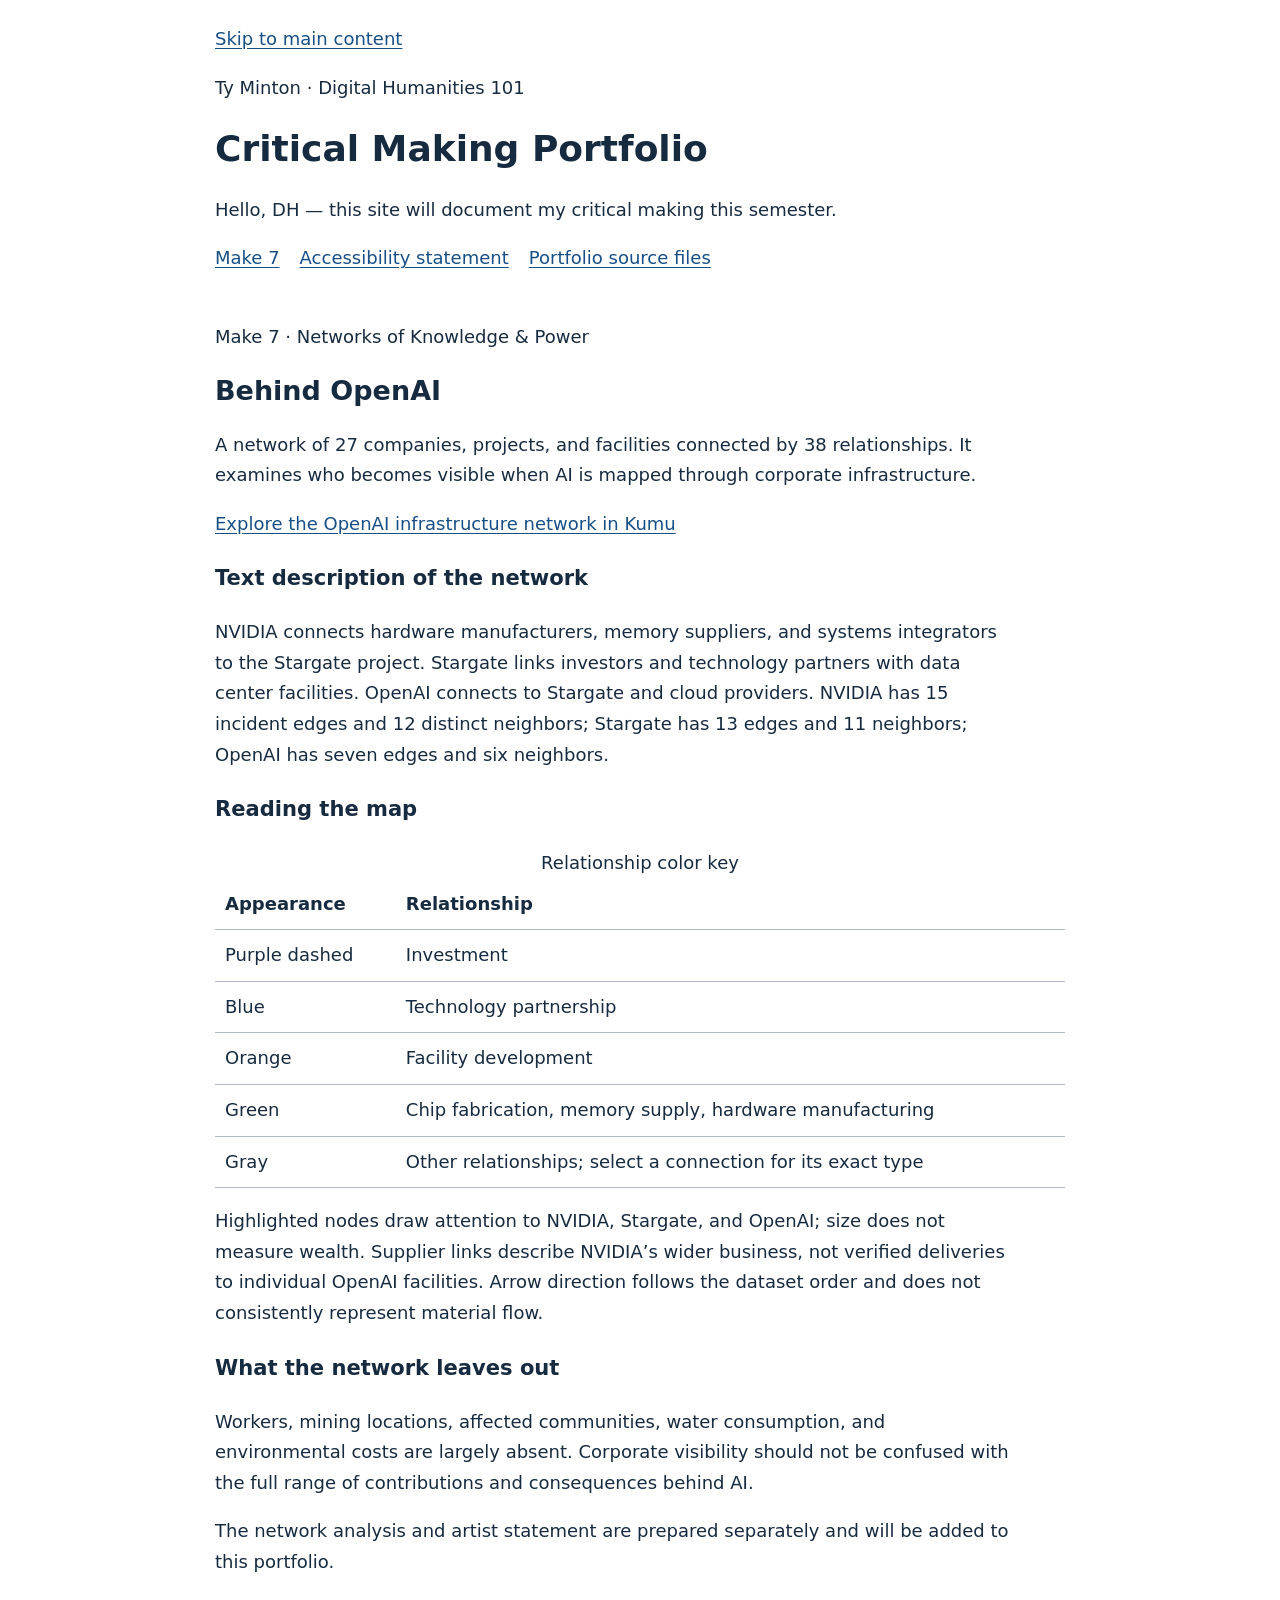
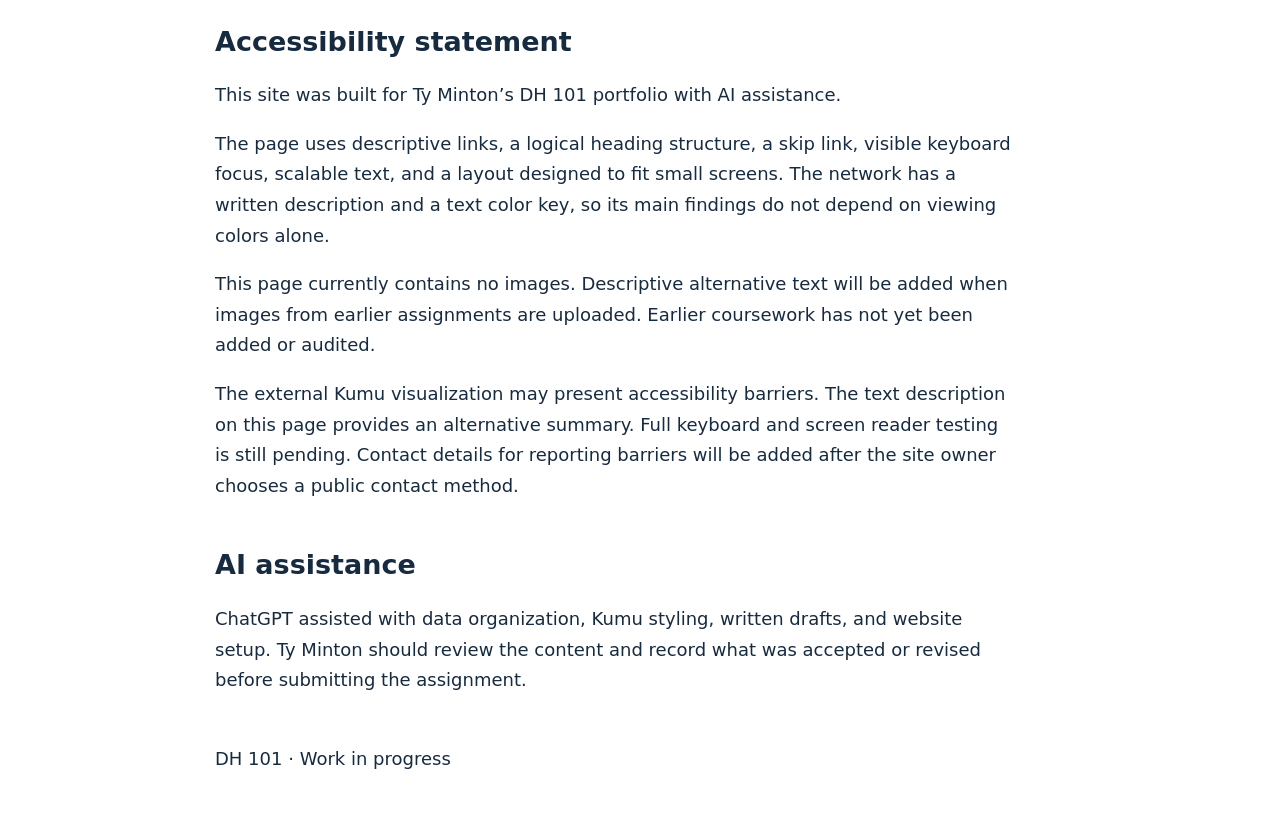
==== index.html @ 03891b90 "Create index.html" ====
<!doctype html>
<html lang="en"><head><meta charset="utf-8"><meta name="viewport" content="width=device-width,initial-scale=1"><title>Ty Minton | DH 101</title><style>body{font:18px/1.7 system-ui,sans-serif;color:#172b40;background:#fff;margin:auto;max-width:850px;padding:24px}a{color:#174f86;text-underline-offset:3px}a:focus-visible{outline:3px solid #9b4300;outline-offset:4px}header,section{margin-bottom:3rem}h1,h2{line-height:1.2}nav{display:flex;gap:20px;flex-wrap:wrap}.skip{display:block}table{border-collapse:collapse;width:100%}td,th{padding:10px;border-bottom:1px solid #aeb9c3;text-align:left}p{max-width:70ch}</style></head><body><a class="skip" href="#main">Skip to main content</a><header><p>Ty Minton · Digital Humanities 101</p><h1>Critical Making Portfolio</h1><p>Hello, DH — this site will document my critical making this semester.</p><nav aria-label="Main navigation"><a href="#make7">Make 7</a><a href="#accessibility">Accessibility statement</a><a href="https://github.com/mintont1-gif/DH101">Portfolio source files</a></nav></header><main id="main"><section id="make7"><p>Make 7 · Networks of Knowledge &amp; Power</p><h2>Behind OpenAI</h2><p>A network of 27 companies, projects, and facilities connected by 38 relationships. It examines who becomes visible when AI is mapped through corporate infrastructure.</p><p><a href="https://kumu.io/tminton678/make-7">Explore the OpenAI infrastructure network in Kumu</a></p><h3>Text description of the network</h3><p>NVIDIA connects hardware manufacturers, memory suppliers, and systems integrators to the Stargate project. Stargate links investors and technology partners with data center facilities. OpenAI connects to Stargate and cloud providers. NVIDIA has 15 incident edges and 12 distinct neighbors; Stargate has 13 edges and 11 neighbors; OpenAI has seven edges and six neighbors.</p><h3>Reading the map</h3><table><caption>Relationship color key</caption><thead><tr><th scope="col">Appearance</th><th scope="col">Relationship</th></tr></thead><tbody><tr><td>Purple dashed</td><td>Investment</td></tr><tr><td>Blue</td><td>Technology partnership</td></tr><tr><td>Orange</td><td>Facility development</td></tr><tr><td>Green</td><td>Chip fabrication, memory supply, hardware manufacturing</td></tr><tr><td>Gray</td><td>Other relationships; select a connection for its exact type</td></tr></tbody></table><p>Highlighted nodes draw attention to NVIDIA, Stargate, and OpenAI; size does not measure wealth. Supplier links describe NVIDIA’s wider business, not verified deliveries to individual OpenAI facilities. Arrow direction follows the dataset order and does not consistently represent material flow.</p><h3>What the network leaves out</h3><p>Workers, mining locations, affected communities, water consumption, and environmental costs are largely absent. Corporate visibility should not be confused with the full range of contributions and consequences behind AI.</p><p>The network analysis and artist statement are prepared separately and will be added to this portfolio.</p></section><section id="accessibility"><h2>Accessibility statement</h2><p>This site was built for Ty Minton’s DH 101 portfolio with AI assistance.</p><p>The page uses descriptive links, a logical heading structure, a skip link, visible keyboard focus, scalable text, and a layout designed to fit small screens. The network has a written description and a text color key, so its main findings do not depend on viewing colors alone.</p><p>This page currently contains no images. Descriptive alternative text will be added when images from earlier assignments are uploaded. Earlier coursework has not yet been added or audited.</p><p>The external Kumu visualization may present accessibility barriers. The text description on this page provides an alternative summary. Full keyboard and screen reader testing is still pending. Contact details for reporting barriers will be added after the site owner chooses a public contact method.</p></section><section><h2>AI assistance</h2><p>ChatGPT assisted with data organization, Kumu styling, written drafts, and website setup. Ty Minton should review the content and record what was accepted or revised before submitting the assignment.</p></section></main><footer><p>DH 101 · Work in progress</p></footer></body></html>
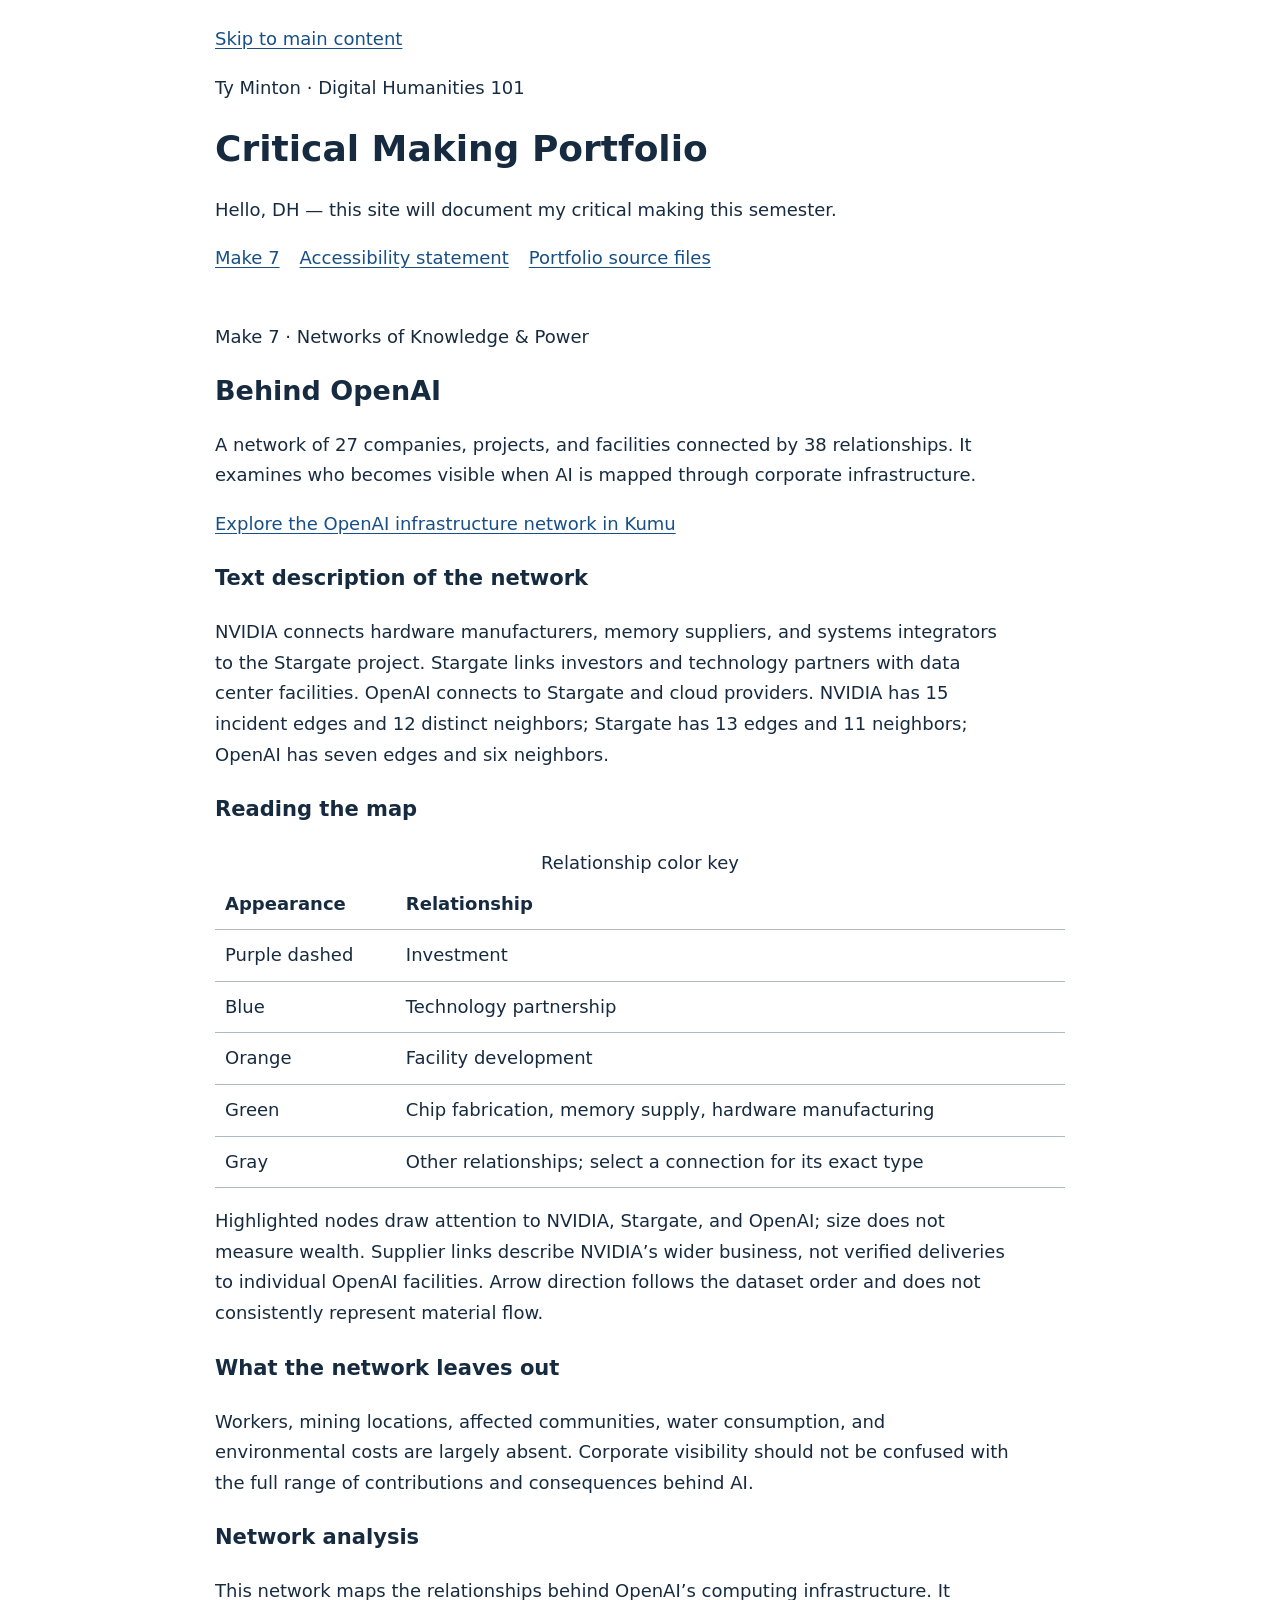
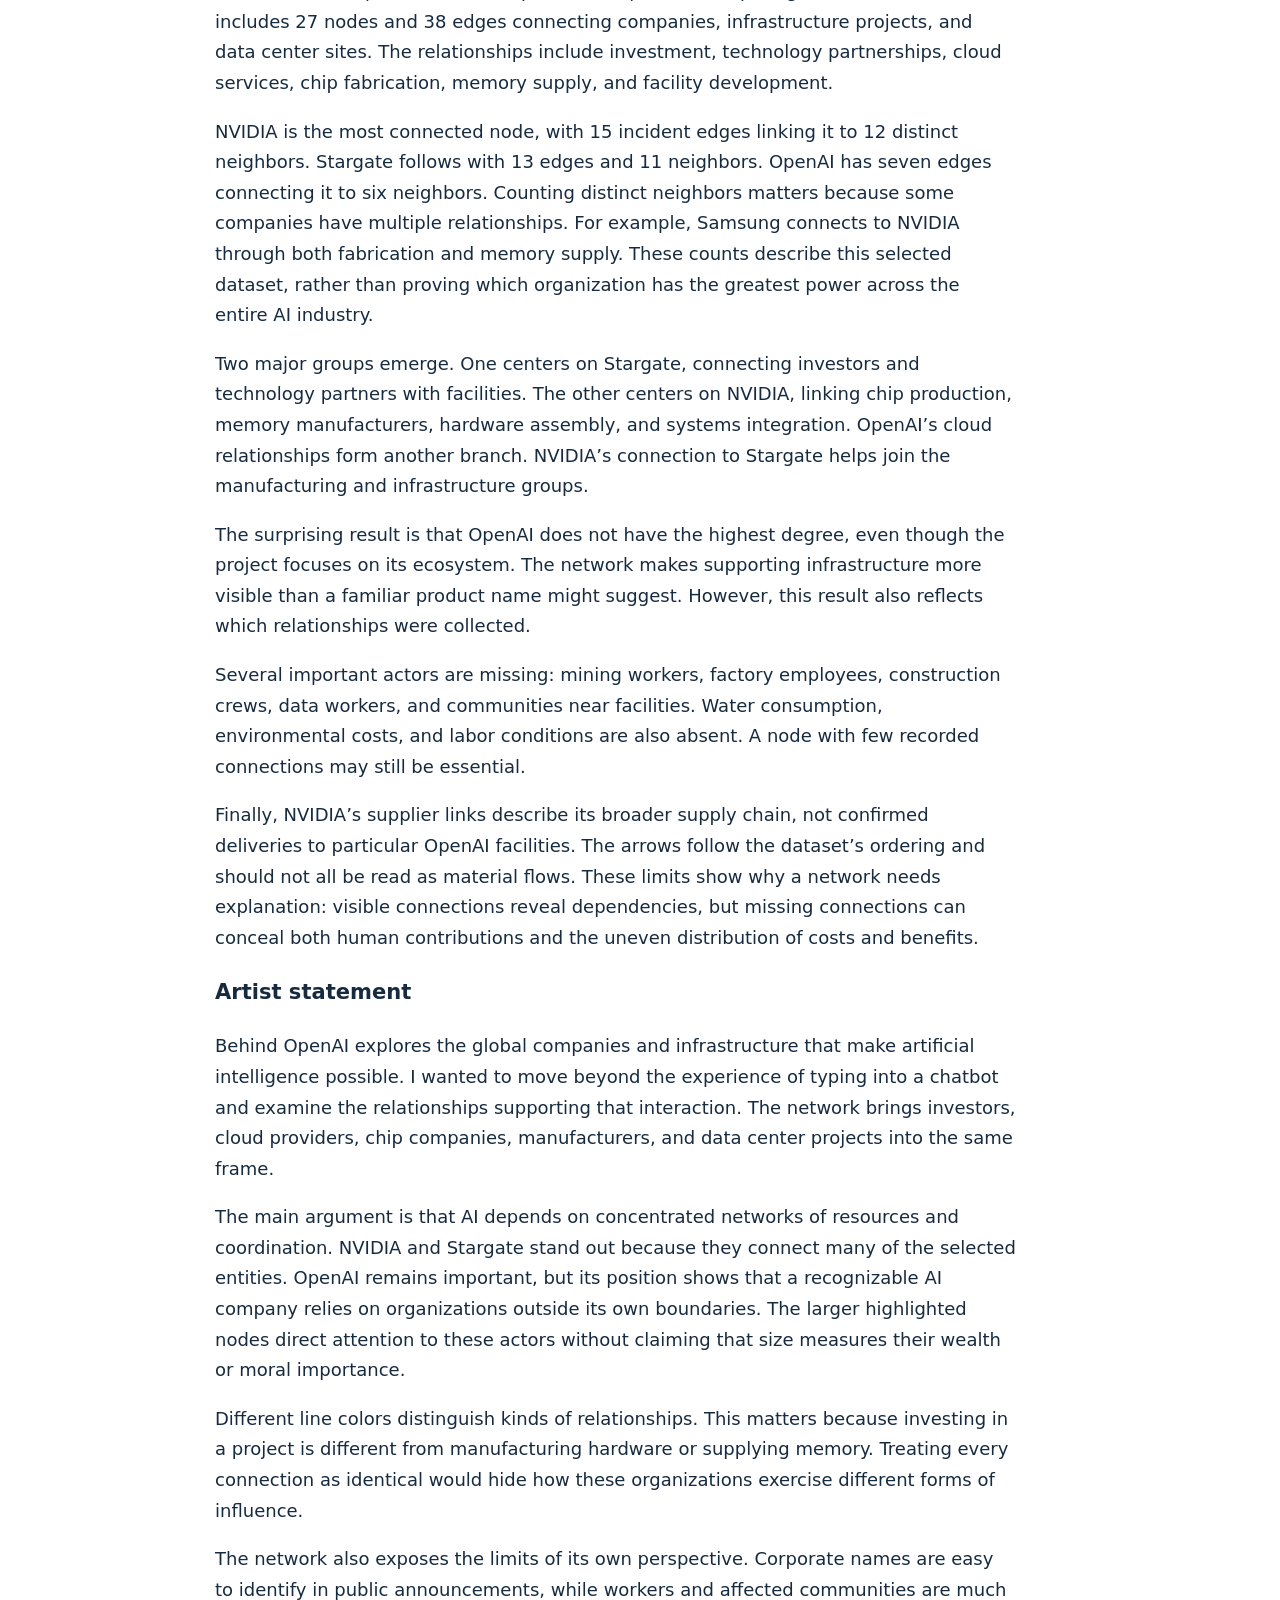
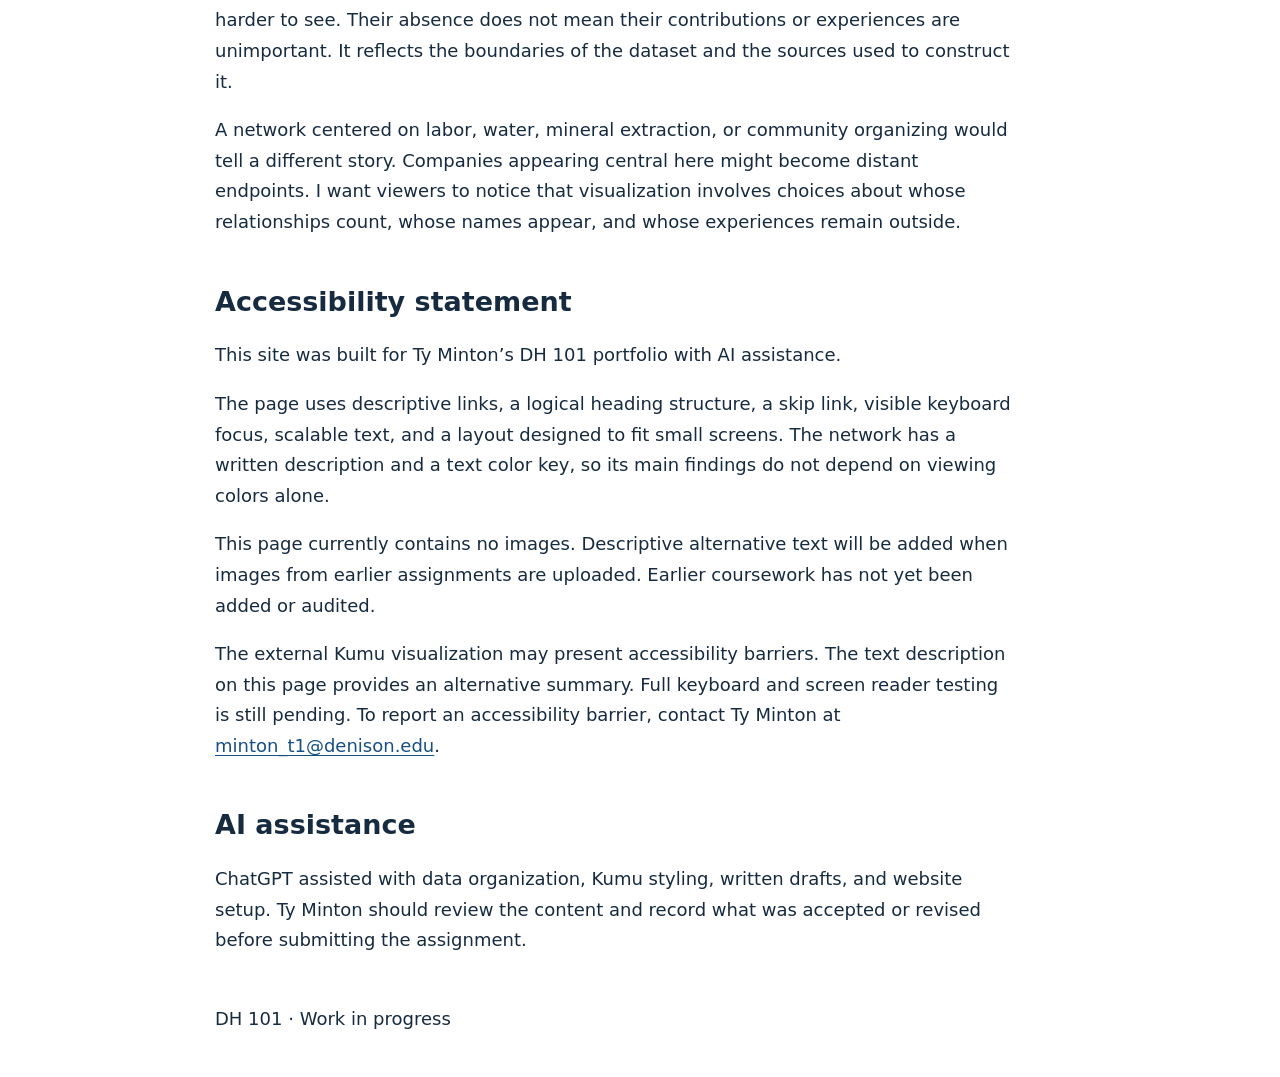
==== commit 41bc9ada: "Update index.html" ====
--- a/index.html
+++ b/index.html
@@ -1,2 +1,11 @@
 <!doctype html>
-<html lang="en"><head><meta charset="utf-8"><meta name="viewport" content="width=device-width,initial-scale=1"><title>Ty Minton | DH 101</title><style>body{font:18px/1.7 system-ui,sans-serif;color:#172b40;background:#fff;margin:auto;max-width:850px;padding:24px}a{color:#174f86;text-underline-offset:3px}a:focus-visible{outline:3px solid #9b4300;outline-offset:4px}header,section{margin-bottom:3rem}h1,h2{line-height:1.2}nav{display:flex;gap:20px;flex-wrap:wrap}.skip{display:block}table{border-collapse:collapse;width:100%}td,th{padding:10px;border-bottom:1px solid #aeb9c3;text-align:left}p{max-width:70ch}</style></head><body><a class="skip" href="#main">Skip to main content</a><header><p>Ty Minton · Digital Humanities 101</p><h1>Critical Making Portfolio</h1><p>Hello, DH — this site will document my critical making this semester.</p><nav aria-label="Main navigation"><a href="#make7">Make 7</a><a href="#accessibility">Accessibility statement</a><a href="https://github.com/mintont1-gif/DH101">Portfolio source files</a></nav></header><main id="main"><section id="make7"><p>Make 7 · Networks of Knowledge &amp; Power</p><h2>Behind OpenAI</h2><p>A network of 27 companies, projects, and facilities connected by 38 relationships. It examines who becomes visible when AI is mapped through corporate infrastructure.</p><p><a href="https://kumu.io/tminton678/make-7">Explore the OpenAI infrastructure network in Kumu</a></p><h3>Text description of the network</h3><p>NVIDIA connects hardware manufacturers, memory suppliers, and systems integrators to the Stargate project. Stargate links investors and technology partners with data center facilities. OpenAI connects to Stargate and cloud providers. NVIDIA has 15 incident edges and 12 distinct neighbors; Stargate has 13 edges and 11 neighbors; OpenAI has seven edges and six neighbors.</p><h3>Reading the map</h3><table><caption>Relationship color key</caption><thead><tr><th scope="col">Appearance</th><th scope="col">Relationship</th></tr></thead><tbody><tr><td>Purple dashed</td><td>Investment</td></tr><tr><td>Blue</td><td>Technology partnership</td></tr><tr><td>Orange</td><td>Facility development</td></tr><tr><td>Green</td><td>Chip fabrication, memory supply, hardware manufacturing</td></tr><tr><td>Gray</td><td>Other relationships; select a connection for its exact type</td></tr></tbody></table><p>Highlighted nodes draw attention to NVIDIA, Stargate, and OpenAI; size does not measure wealth. Supplier links describe NVIDIA’s wider business, not verified deliveries to individual OpenAI facilities. Arrow direction follows the dataset order and does not consistently represent material flow.</p><h3>What the network leaves out</h3><p>Workers, mining locations, affected communities, water consumption, and environmental costs are largely absent. Corporate visibility should not be confused with the full range of contributions and consequences behind AI.</p><p>The network analysis and artist statement are prepared separately and will be added to this portfolio.</p></section><section id="accessibility"><h2>Accessibility statement</h2><p>This site was built for Ty Minton’s DH 101 portfolio with AI assistance.</p><p>The page uses descriptive links, a logical heading structure, a skip link, visible keyboard focus, scalable text, and a layout designed to fit small screens. The network has a written description and a text color key, so its main findings do not depend on viewing colors alone.</p><p>This page currently contains no images. Descriptive alternative text will be added when images from earlier assignments are uploaded. Earlier coursework has not yet been added or audited.</p><p>The external Kumu visualization may present accessibility barriers. The text description on this page provides an alternative summary. Full keyboard and screen reader testing is still pending. Contact details for reporting barriers will be added after the site owner chooses a public contact method.</p></section><section><h2>AI assistance</h2><p>ChatGPT assisted with data organization, Kumu styling, written drafts, and website setup. Ty Minton should review the content and record what was accepted or revised before submitting the assignment.</p></section></main><footer><p>DH 101 · Work in progress</p></footer></body></html>
+<html lang="en"><head><meta charset="utf-8"><meta name="viewport" content="width=device-width,initial-scale=1"><title>Ty Minton | DH 101</title><style>body{font:18px/1.7 system-ui,sans-serif;color:#172b40;background:#fff;margin:auto;max-width:850px;padding:24px}a{color:#174f86;text-underline-offset:3px}a:focus-visible{outline:3px solid #9b4300;outline-offset:4px}header,section{margin-bottom:3rem}h1,h2{line-height:1.2}nav{display:flex;gap:20px;flex-wrap:wrap}.skip{display:block}table{border-collapse:collapse;width:100%}td,th{padding:10px;border-bottom:1px solid #aeb9c3;text-align:left}p{max-width:70ch}</style></head><body><a class="skip" href="#main">Skip to main content</a><header><p>Ty Minton · Digital Humanities 101</p><h1>Critical Making Portfolio</h1><p>Hello, DH — this site will document my critical making this semester.</p><nav aria-label="Main navigation"><a href="#make7">Make 7</a><a href="#accessibility">Accessibility statement</a><a href="https://github.com/mintont1-gif/DH101">Portfolio source files</a></nav></header><main id="main"><section id="make7"><p>Make 7 · Networks of Knowledge &amp; Power</p><h2>Behind OpenAI</h2><p>A network of 27 companies, projects, and facilities connected by 38 relationships. It examines who becomes visible when AI is mapped through corporate infrastructure.</p><p><a href="https://kumu.io/tminton678/make-7">Explore the OpenAI infrastructure network in Kumu</a></p><h3>Text description of the network</h3><p>NVIDIA connects hardware manufacturers, memory suppliers, and systems integrators to the Stargate project. Stargate links investors and technology partners with data center facilities. OpenAI connects to Stargate and cloud providers. NVIDIA has 15 incident edges and 12 distinct neighbors; Stargate has 13 edges and 11 neighbors; OpenAI has seven edges and six neighbors.</p><h3>Reading the map</h3><table><caption>Relationship color key</caption><thead><tr><th scope="col">Appearance</th><th scope="col">Relationship</th></tr></thead><tbody><tr><td>Purple dashed</td><td>Investment</td></tr><tr><td>Blue</td><td>Technology partnership</td></tr><tr><td>Orange</td><td>Facility development</td></tr><tr><td>Green</td><td>Chip fabrication, memory supply, hardware manufacturing</td></tr><tr><td>Gray</td><td>Other relationships; select a connection for its exact type</td></tr></tbody></table><p>Highlighted nodes draw attention to NVIDIA, Stargate, and OpenAI; size does not measure wealth. Supplier links describe NVIDIA’s wider business, not verified deliveries to individual OpenAI facilities. Arrow direction follows the dataset order and does not consistently represent material flow.</p><h3>What the network leaves out</h3><p>Workers, mining locations, affected communities, water consumption, and environmental costs are largely absent. Corporate visibility should not be confused with the full range of contributions and consequences behind AI.</p><h3>Network analysis</h3><p>This network maps the relationships behind OpenAI’s computing infrastructure. It includes 27 nodes and 38 edges connecting companies, infrastructure projects, and data center sites. The relationships include investment, technology partnerships, cloud services, chip fabrication, memory supply, and facility development.</p>
+<p>NVIDIA is the most connected node, with 15 incident edges linking it to 12 distinct neighbors. Stargate follows with 13 edges and 11 neighbors. OpenAI has seven edges connecting it to six neighbors. Counting distinct neighbors matters because some companies have multiple relationships. For example, Samsung connects to NVIDIA through both fabrication and memory supply. These counts describe this selected dataset, rather than proving which organization has the greatest power across the entire AI industry.</p>
+<p>Two major groups emerge. One centers on Stargate, connecting investors and technology partners with facilities. The other centers on NVIDIA, linking chip production, memory manufacturers, hardware assembly, and systems integration. OpenAI’s cloud relationships form another branch. NVIDIA’s connection to Stargate helps join the manufacturing and infrastructure groups.</p>
+<p>The surprising result is that OpenAI does not have the highest degree, even though the project focuses on its ecosystem. The network makes supporting infrastructure more visible than a familiar product name might suggest. However, this result also reflects which relationships were collected.</p>
+<p>Several important actors are missing: mining workers, factory employees, construction crews, data workers, and communities near facilities. Water consumption, environmental costs, and labor conditions are also absent. A node with few recorded connections may still be essential.</p>
+<p>Finally, NVIDIA’s supplier links describe its broader supply chain, not confirmed deliveries to particular OpenAI facilities. The arrows follow the dataset’s ordering and should not all be read as material flows. These limits show why a network needs explanation: visible connections reveal dependencies, but missing connections can conceal both human contributions and the uneven distribution of costs and benefits.</p><h3>Artist statement</h3><p>Behind OpenAI explores the global companies and infrastructure that make artificial intelligence possible. I wanted to move beyond the experience of typing into a chatbot and examine the relationships supporting that interaction. The network brings investors, cloud providers, chip companies, manufacturers, and data center projects into the same frame.</p>
+<p>The main argument is that AI depends on concentrated networks of resources and coordination. NVIDIA and Stargate stand out because they connect many of the selected entities. OpenAI remains important, but its position shows that a recognizable AI company relies on organizations outside its own boundaries. The larger highlighted nodes direct attention to these actors without claiming that size measures their wealth or moral importance.</p>
+<p>Different line colors distinguish kinds of relationships. This matters because investing in a project is different from manufacturing hardware or supplying memory. Treating every connection as identical would hide how these organizations exercise different forms of influence.</p>
+<p>The network also exposes the limits of its own perspective. Corporate names are easy to identify in public announcements, while workers and affected communities are much harder to see. Their absence does not mean their contributions or experiences are unimportant. It reflects the boundaries of the dataset and the sources used to construct it.</p>
+<p>A network centered on labor, water, mineral extraction, or community organizing would tell a different story. Companies appearing central here might become distant endpoints. I want viewers to notice that visualization involves choices about whose relationships count, whose names appear, and whose experiences remain outside.</p></section><section id="accessibility"><h2>Accessibility statement</h2><p>This site was built for Ty Minton’s DH 101 portfolio with AI assistance.</p><p>The page uses descriptive links, a logical heading structure, a skip link, visible keyboard focus, scalable text, and a layout designed to fit small screens. The network has a written description and a text color key, so its main findings do not depend on viewing colors alone.</p><p>This page currently contains no images. Descriptive alternative text will be added when images from earlier assignments are uploaded. Earlier coursework has not yet been added or audited.</p><p>The external Kumu visualization may present accessibility barriers. The text description on this page provides an alternative summary. Full keyboard and screen reader testing is still pending. To report an accessibility barrier, contact Ty Minton at <a href="mailto:minton_t1@denison.edu">minton_t1@denison.edu</a>.</p></section><section><h2>AI assistance</h2><p>ChatGPT assisted with data organization, Kumu styling, written drafts, and website setup. Ty Minton should review the content and record what was accepted or revised before submitting the assignment.</p></section></main><footer><p>DH 101 · Work in progress</p></footer></body></html>
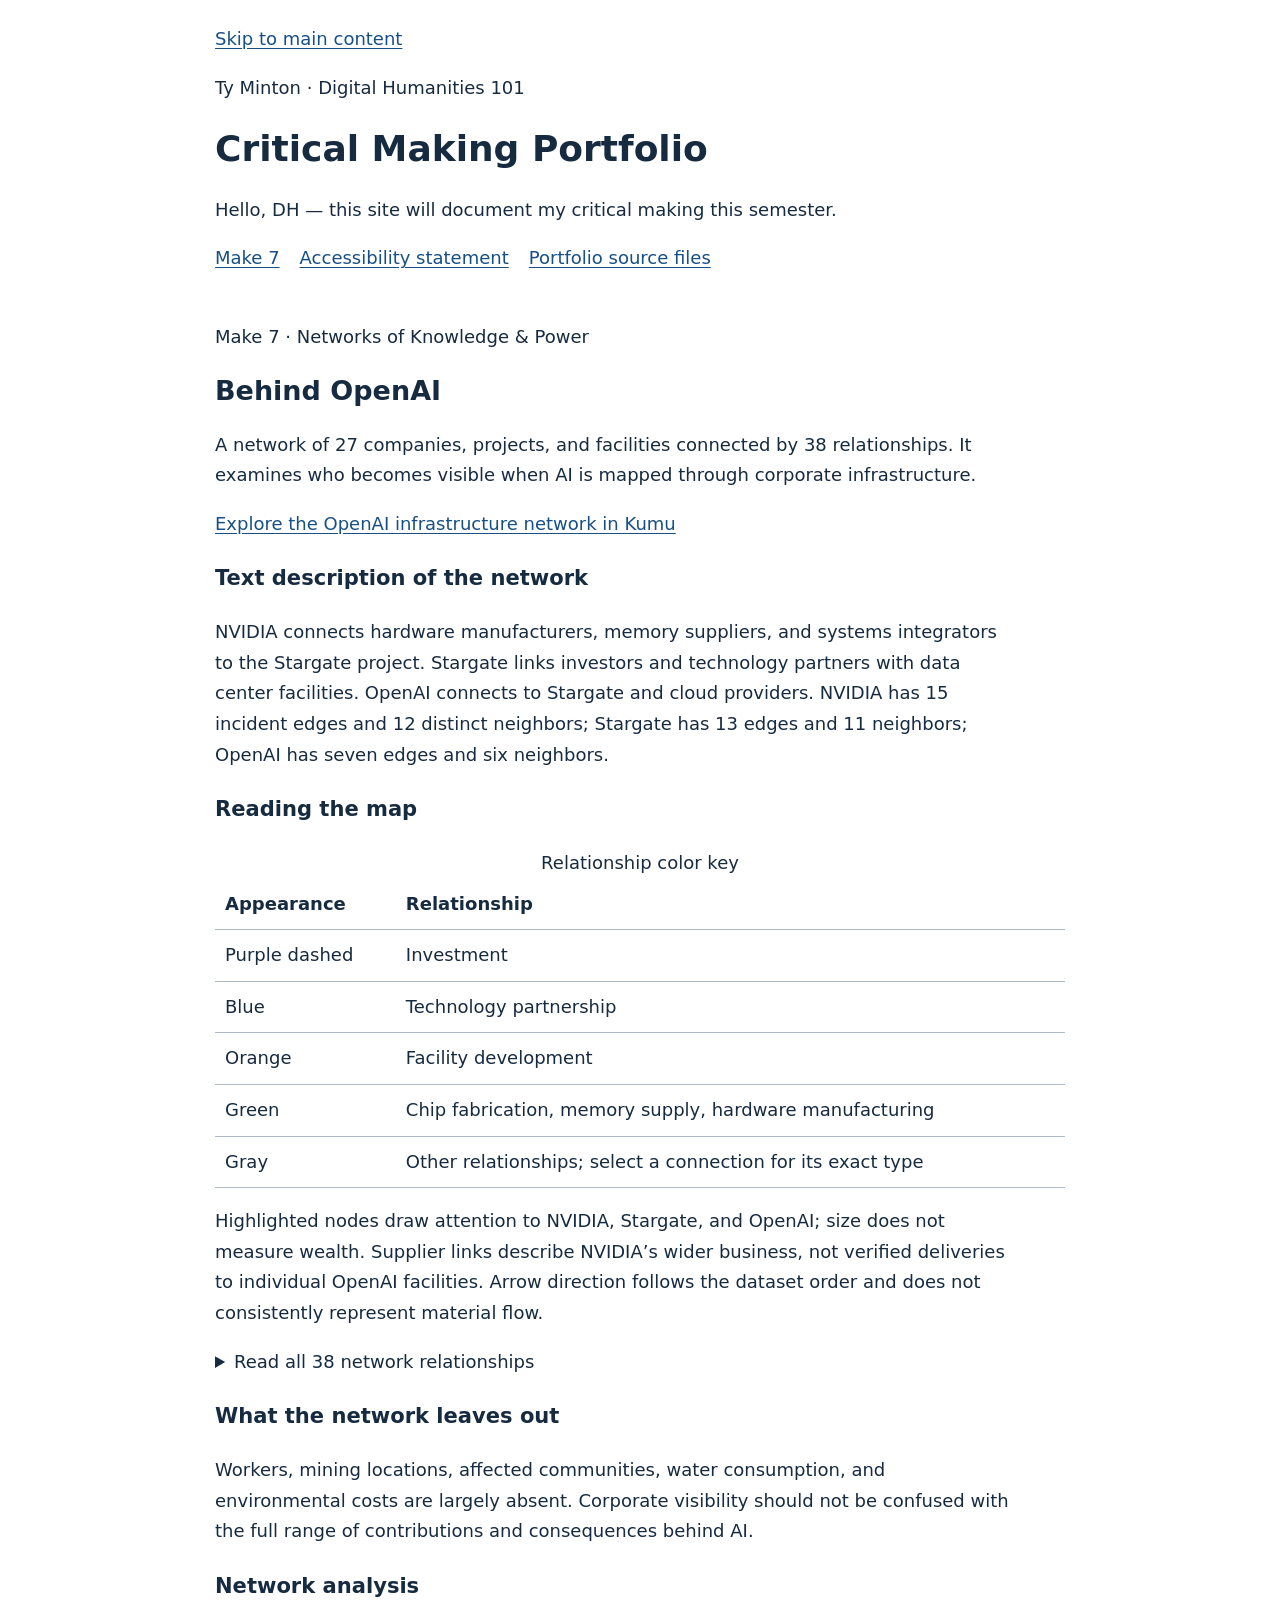
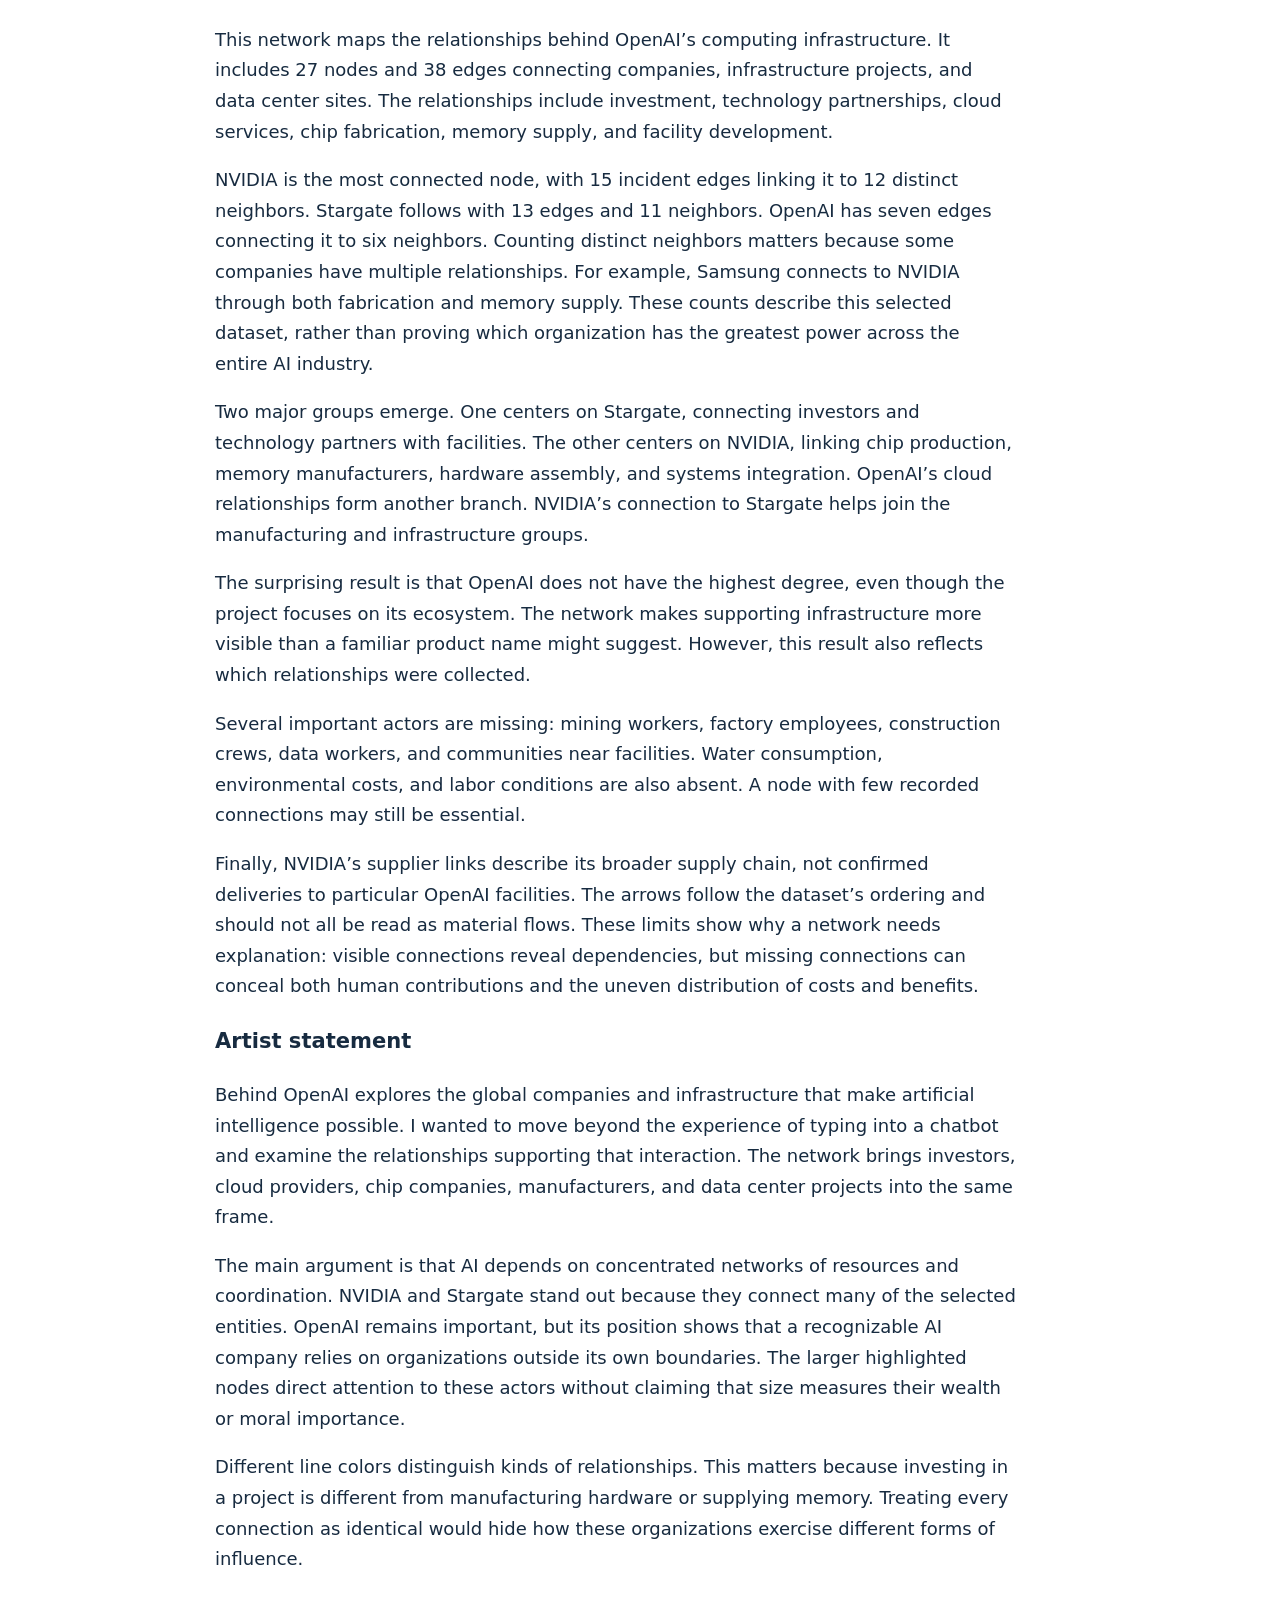
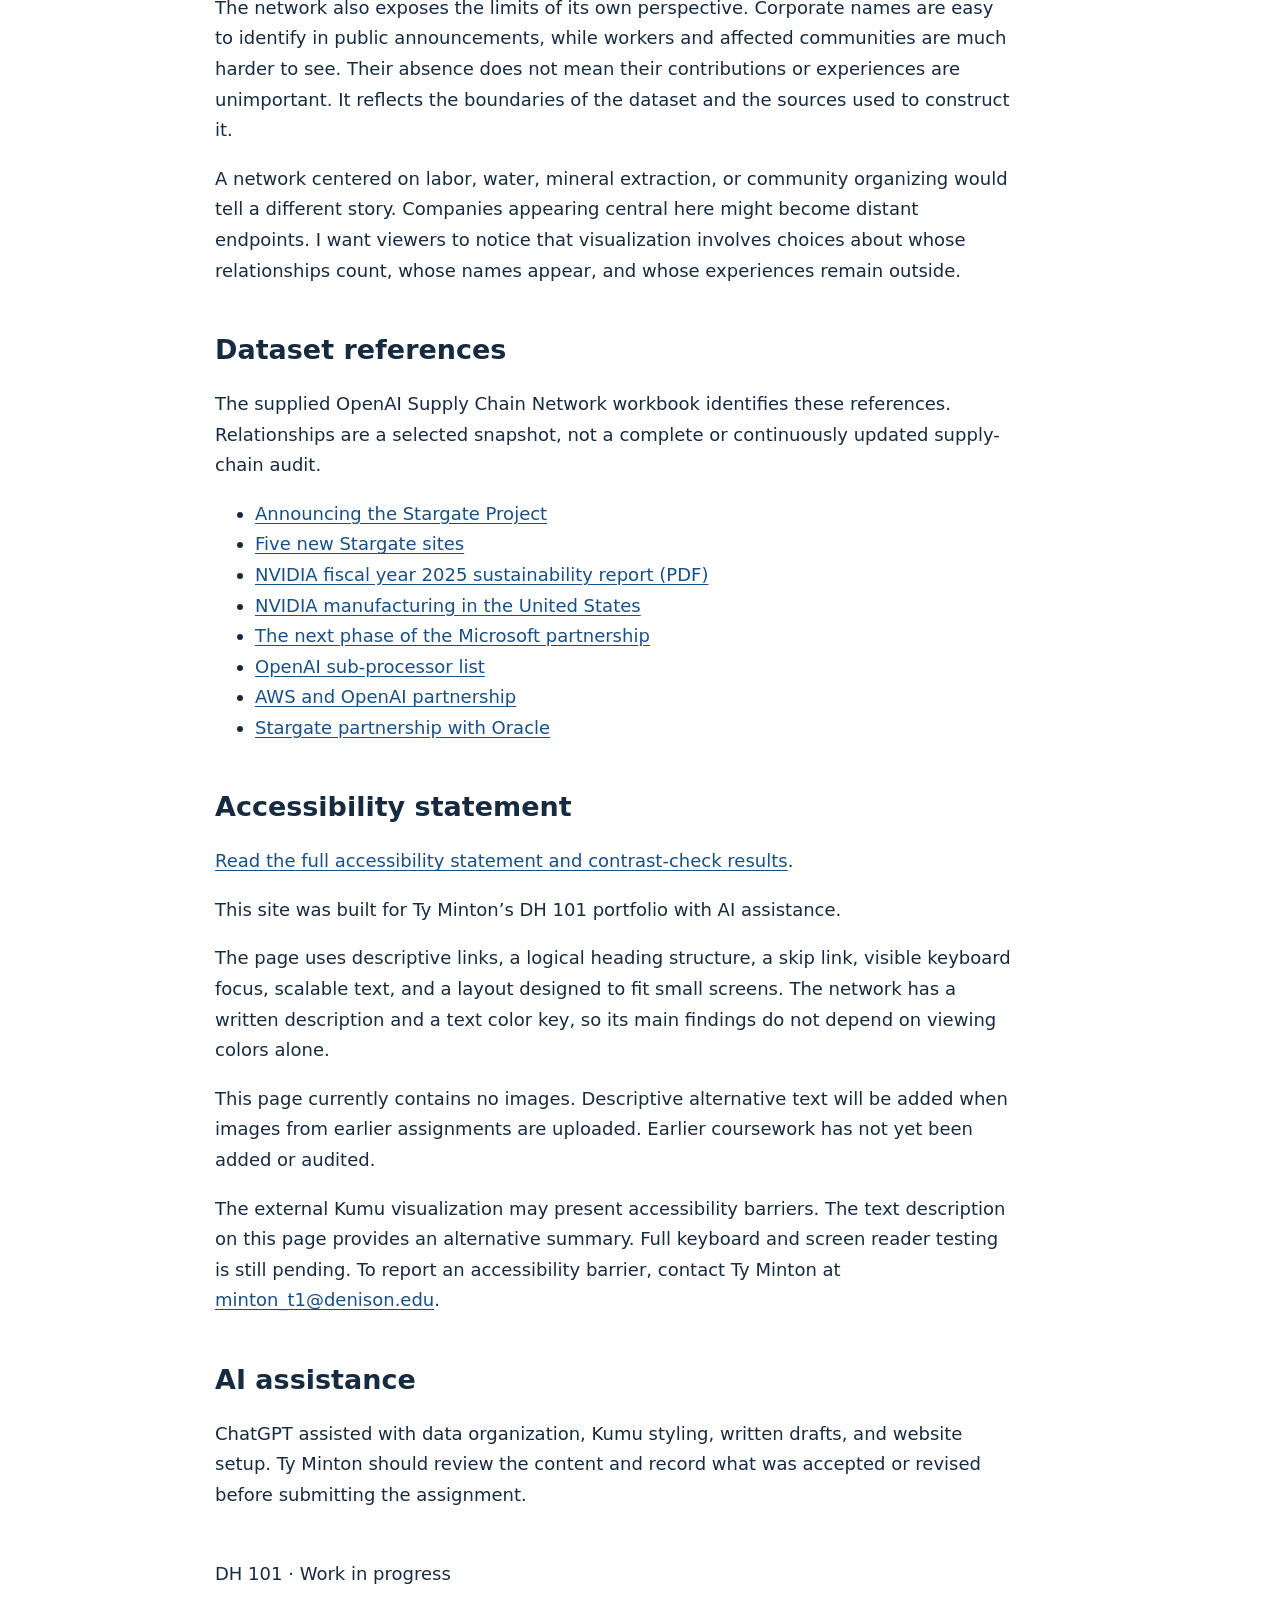
==== commit 169b197d: "Update index.html" ====
--- a/index.html
+++ b/index.html
@@ -1,5 +1,5 @@
 <!doctype html>
-<html lang="en"><head><meta charset="utf-8"><meta name="viewport" content="width=device-width,initial-scale=1"><title>Ty Minton | DH 101</title><style>body{font:18px/1.7 system-ui,sans-serif;color:#172b40;background:#fff;margin:auto;max-width:850px;padding:24px}a{color:#174f86;text-underline-offset:3px}a:focus-visible{outline:3px solid #9b4300;outline-offset:4px}header,section{margin-bottom:3rem}h1,h2{line-height:1.2}nav{display:flex;gap:20px;flex-wrap:wrap}.skip{display:block}table{border-collapse:collapse;width:100%}td,th{padding:10px;border-bottom:1px solid #aeb9c3;text-align:left}p{max-width:70ch}</style></head><body><a class="skip" href="#main">Skip to main content</a><header><p>Ty Minton · Digital Humanities 101</p><h1>Critical Making Portfolio</h1><p>Hello, DH — this site will document my critical making this semester.</p><nav aria-label="Main navigation"><a href="#make7">Make 7</a><a href="#accessibility">Accessibility statement</a><a href="https://github.com/mintont1-gif/DH101">Portfolio source files</a></nav></header><main id="main"><section id="make7"><p>Make 7 · Networks of Knowledge &amp; Power</p><h2>Behind OpenAI</h2><p>A network of 27 companies, projects, and facilities connected by 38 relationships. It examines who becomes visible when AI is mapped through corporate infrastructure.</p><p><a href="https://kumu.io/tminton678/make-7">Explore the OpenAI infrastructure network in Kumu</a></p><h3>Text description of the network</h3><p>NVIDIA connects hardware manufacturers, memory suppliers, and systems integrators to the Stargate project. Stargate links investors and technology partners with data center facilities. OpenAI connects to Stargate and cloud providers. NVIDIA has 15 incident edges and 12 distinct neighbors; Stargate has 13 edges and 11 neighbors; OpenAI has seven edges and six neighbors.</p><h3>Reading the map</h3><table><caption>Relationship color key</caption><thead><tr><th scope="col">Appearance</th><th scope="col">Relationship</th></tr></thead><tbody><tr><td>Purple dashed</td><td>Investment</td></tr><tr><td>Blue</td><td>Technology partnership</td></tr><tr><td>Orange</td><td>Facility development</td></tr><tr><td>Green</td><td>Chip fabrication, memory supply, hardware manufacturing</td></tr><tr><td>Gray</td><td>Other relationships; select a connection for its exact type</td></tr></tbody></table><p>Highlighted nodes draw attention to NVIDIA, Stargate, and OpenAI; size does not measure wealth. Supplier links describe NVIDIA’s wider business, not verified deliveries to individual OpenAI facilities. Arrow direction follows the dataset order and does not consistently represent material flow.</p><h3>What the network leaves out</h3><p>Workers, mining locations, affected communities, water consumption, and environmental costs are largely absent. Corporate visibility should not be confused with the full range of contributions and consequences behind AI.</p><h3>Network analysis</h3><p>This network maps the relationships behind OpenAI’s computing infrastructure. It includes 27 nodes and 38 edges connecting companies, infrastructure projects, and data center sites. The relationships include investment, technology partnerships, cloud services, chip fabrication, memory supply, and facility development.</p>
+<html lang="en"><head><meta charset="utf-8"><meta name="viewport" content="width=device-width,initial-scale=1"><title>Ty Minton | DH 101</title><style>body{font:18px/1.7 system-ui,sans-serif;color:#172b40;background:#fff;margin:auto;max-width:850px;padding:24px}a{color:#174f86;text-underline-offset:3px}a:focus-visible{outline:3px solid #9b4300;outline-offset:4px}header,section{margin-bottom:3rem}h1,h2{line-height:1.2}nav{display:flex;gap:20px;flex-wrap:wrap}.skip{display:block}table{border-collapse:collapse;width:100%}td,th{padding:10px;border-bottom:1px solid #aeb9c3;text-align:left}p{max-width:70ch}</style></head><body><a class="skip" href="#main">Skip to main content</a><header><p>Ty Minton · Digital Humanities 101</p><h1>Critical Making Portfolio</h1><p>Hello, DH — this site will document my critical making this semester.</p><nav aria-label="Main navigation"><a href="#make7">Make 7</a><a href="accessibility.html">Accessibility statement</a><a href="https://github.com/mintont1-gif/DH101">Portfolio source files</a></nav></header><main id="main"><section id="make7"><p>Make 7 · Networks of Knowledge &amp; Power</p><h2>Behind OpenAI</h2><p>A network of 27 companies, projects, and facilities connected by 38 relationships. It examines who becomes visible when AI is mapped through corporate infrastructure.</p><p><a href="https://kumu.io/tminton678/make-7">Explore the OpenAI infrastructure network in Kumu</a></p><h3>Text description of the network</h3><p>NVIDIA connects hardware manufacturers, memory suppliers, and systems integrators to the Stargate project. Stargate links investors and technology partners with data center facilities. OpenAI connects to Stargate and cloud providers. NVIDIA has 15 incident edges and 12 distinct neighbors; Stargate has 13 edges and 11 neighbors; OpenAI has seven edges and six neighbors.</p><h3>Reading the map</h3><table><caption>Relationship color key</caption><thead><tr><th scope="col">Appearance</th><th scope="col">Relationship</th></tr></thead><tbody><tr><td>Purple dashed</td><td>Investment</td></tr><tr><td>Blue</td><td>Technology partnership</td></tr><tr><td>Orange</td><td>Facility development</td></tr><tr><td>Green</td><td>Chip fabrication, memory supply, hardware manufacturing</td></tr><tr><td>Gray</td><td>Other relationships; select a connection for its exact type</td></tr></tbody></table><p>Highlighted nodes draw attention to NVIDIA, Stargate, and OpenAI; size does not measure wealth. Supplier links describe NVIDIA’s wider business, not verified deliveries to individual OpenAI facilities. Arrow direction follows the dataset order and does not consistently represent material flow.</p><details><summary>Read all 38 network relationships</summary><table><caption>Complete relationship list from the supplied dataset</caption><thead><tr><th scope="col">From</th><th scope="col">To</th><th scope="col">Relationship</th></tr></thead><tbody><tr><td>OpenAI</td><td>Stargate</td><td>Project leadership</td></tr><tr><td>SoftBank</td><td>Stargate</td><td>Investment</td></tr><tr><td>Oracle</td><td>Stargate</td><td>Investment</td></tr><tr><td>MGX</td><td>Stargate</td><td>Investment</td></tr><tr><td>OpenAI</td><td>Stargate</td><td>Investment</td></tr><tr><td>Arm</td><td>Stargate</td><td>Technology partnership</td></tr><tr><td>Microsoft</td><td>Stargate</td><td>Technology partnership</td></tr><tr><td>NVIDIA</td><td>Stargate</td><td>Technology partnership</td></tr><tr><td>Oracle</td><td>Stargate</td><td>Technology partnership</td></tr><tr><td>OpenAI</td><td>Oracle</td><td>Infrastructure partnership</td></tr><tr><td>OpenAI</td><td>Microsoft</td><td>Cloud partnership</td></tr><tr><td>OpenAI</td><td>CoreWeave</td><td>Cloud infrastructure</td></tr><tr><td>OpenAI</td><td>Google Cloud</td><td>Cloud infrastructure</td></tr><tr><td>OpenAI</td><td>AWS</td><td>Cloud partnership</td></tr><tr><td>Stargate</td><td>Abilene Stargate</td><td>Facility development</td></tr><tr><td>Oracle</td><td>Abilene Stargate</td><td>Cloud infrastructure</td></tr><tr><td>Stargate</td><td>Wisconsin Stargate</td><td>Facility development</td></tr><tr><td>Oracle</td><td>Wisconsin Stargate</td><td>Facility development</td></tr><tr><td>Vantage</td><td>Wisconsin Stargate</td><td>Facility development</td></tr><tr><td>Stargate</td><td>Lordstown Stargate</td><td>Facility development</td></tr><tr><td>SoftBank</td><td>Lordstown Stargate</td><td>Facility development</td></tr><tr><td>Stargate</td><td>Milam County Stargate</td><td>Facility development</td></tr><tr><td>SB Energy</td><td>Milam County Stargate</td><td>Power infrastructure</td></tr><tr><td>SoftBank</td><td>SB Energy</td><td>Ownership</td></tr><tr><td>NVIDIA</td><td>TSMC</td><td>Chip fabrication</td></tr><tr><td>NVIDIA</td><td>Samsung</td><td>Chip fabrication</td></tr><tr><td>NVIDIA</td><td>Samsung</td><td>Memory supply</td></tr><tr><td>NVIDIA</td><td>SK Hynix</td><td>Memory supply</td></tr><tr><td>NVIDIA</td><td>Micron</td><td>Memory supply</td></tr><tr><td>NVIDIA</td><td>Foxconn</td><td>Hardware manufacturing</td></tr><tr><td>NVIDIA</td><td>Wistron</td><td>Hardware manufacturing</td></tr><tr><td>NVIDIA</td><td>Fabrinet</td><td>Hardware manufacturing</td></tr><tr><td>NVIDIA</td><td>Dell Technologies</td><td>Systems integration</td></tr><tr><td>NVIDIA</td><td>HPE</td><td>Systems integration</td></tr><tr><td>NVIDIA</td><td>Supermicro</td><td>Systems integration</td></tr><tr><td>NVIDIA</td><td>AWS</td><td>GPU computing</td></tr><tr><td>NVIDIA</td><td>Foxconn</td><td>U.S. manufacturing</td></tr><tr><td>NVIDIA</td><td>Wistron</td><td>U.S. manufacturing</td></tr></tbody></table></details><h3>What the network leaves out</h3><p>Workers, mining locations, affected communities, water consumption, and environmental costs are largely absent. Corporate visibility should not be confused with the full range of contributions and consequences behind AI.</p><h3>Network analysis</h3><p>This network maps the relationships behind OpenAI’s computing infrastructure. It includes 27 nodes and 38 edges connecting companies, infrastructure projects, and data center sites. The relationships include investment, technology partnerships, cloud services, chip fabrication, memory supply, and facility development.</p>
 <p>NVIDIA is the most connected node, with 15 incident edges linking it to 12 distinct neighbors. Stargate follows with 13 edges and 11 neighbors. OpenAI has seven edges connecting it to six neighbors. Counting distinct neighbors matters because some companies have multiple relationships. For example, Samsung connects to NVIDIA through both fabrication and memory supply. These counts describe this selected dataset, rather than proving which organization has the greatest power across the entire AI industry.</p>
 <p>Two major groups emerge. One centers on Stargate, connecting investors and technology partners with facilities. The other centers on NVIDIA, linking chip production, memory manufacturers, hardware assembly, and systems integration. OpenAI’s cloud relationships form another branch. NVIDIA’s connection to Stargate helps join the manufacturing and infrastructure groups.</p>
 <p>The surprising result is that OpenAI does not have the highest degree, even though the project focuses on its ecosystem. The network makes supporting infrastructure more visible than a familiar product name might suggest. However, this result also reflects which relationships were collected.</p>
@@ -8,4 +8,4 @@
 <p>The main argument is that AI depends on concentrated networks of resources and coordination. NVIDIA and Stargate stand out because they connect many of the selected entities. OpenAI remains important, but its position shows that a recognizable AI company relies on organizations outside its own boundaries. The larger highlighted nodes direct attention to these actors without claiming that size measures their wealth or moral importance.</p>
 <p>Different line colors distinguish kinds of relationships. This matters because investing in a project is different from manufacturing hardware or supplying memory. Treating every connection as identical would hide how these organizations exercise different forms of influence.</p>
 <p>The network also exposes the limits of its own perspective. Corporate names are easy to identify in public announcements, while workers and affected communities are much harder to see. Their absence does not mean their contributions or experiences are unimportant. It reflects the boundaries of the dataset and the sources used to construct it.</p>
-<p>A network centered on labor, water, mineral extraction, or community organizing would tell a different story. Companies appearing central here might become distant endpoints. I want viewers to notice that visualization involves choices about whose relationships count, whose names appear, and whose experiences remain outside.</p></section><section id="accessibility"><h2>Accessibility statement</h2><p>This site was built for Ty Minton’s DH 101 portfolio with AI assistance.</p><p>The page uses descriptive links, a logical heading structure, a skip link, visible keyboard focus, scalable text, and a layout designed to fit small screens. The network has a written description and a text color key, so its main findings do not depend on viewing colors alone.</p><p>This page currently contains no images. Descriptive alternative text will be added when images from earlier assignments are uploaded. Earlier coursework has not yet been added or audited.</p><p>The external Kumu visualization may present accessibility barriers. The text description on this page provides an alternative summary. Full keyboard and screen reader testing is still pending. To report an accessibility barrier, contact Ty Minton at <a href="mailto:minton_t1@denison.edu">minton_t1@denison.edu</a>.</p></section><section><h2>AI assistance</h2><p>ChatGPT assisted with data organization, Kumu styling, written drafts, and website setup. Ty Minton should review the content and record what was accepted or revised before submitting the assignment.</p></section></main><footer><p>DH 101 · Work in progress</p></footer></body></html>
+<p>A network centered on labor, water, mineral extraction, or community organizing would tell a different story. Companies appearing central here might become distant endpoints. I want viewers to notice that visualization involves choices about whose relationships count, whose names appear, and whose experiences remain outside.</p></section><section><h2>Dataset references</h2><p>The supplied OpenAI Supply Chain Network workbook identifies these references. Relationships are a selected snapshot, not a complete or continuously updated supply-chain audit.</p><ul><li><a href="https://openai.com/index/announcing-the-stargate-project/">Announcing the Stargate Project</a></li><li><a href="https://openai.com/index/five-new-stargate-sites/">Five new Stargate sites</a></li><li><a href="https://images.nvidia.com/aem-dam/Solutions/documents/NVIDIA-Sustainability-Report-Fiscal-Year-2025.pdf">NVIDIA fiscal year 2025 sustainability report (PDF)</a></li><li><a href="https://www.nvidia.com/en-us/made-in-usa/">NVIDIA manufacturing in the United States</a></li><li><a href="https://openai.com/index/next-phase-of-microsoft-partnership/">The next phase of the Microsoft partnership</a></li><li><a href="https://openai.com/policies/sub-processor-list/">OpenAI sub-processor list</a></li><li><a href="https://openai.com/index/aws-and-openai-partnership/">AWS and OpenAI partnership</a></li><li><a href="https://openai.com/index/stargate-advances-with-partnership-with-oracle/">Stargate partnership with Oracle</a></li></ul></section><section id="accessibility"><h2>Accessibility statement</h2><p><a href="accessibility.html">Read the full accessibility statement and contrast-check results</a>.</p><p>This site was built for Ty Minton’s DH 101 portfolio with AI assistance.</p><p>The page uses descriptive links, a logical heading structure, a skip link, visible keyboard focus, scalable text, and a layout designed to fit small screens. The network has a written description and a text color key, so its main findings do not depend on viewing colors alone.</p><p>This page currently contains no images. Descriptive alternative text will be added when images from earlier assignments are uploaded. Earlier coursework has not yet been added or audited.</p><p>The external Kumu visualization may present accessibility barriers. The text description on this page provides an alternative summary. Full keyboard and screen reader testing is still pending. To report an accessibility barrier, contact Ty Minton at <a href="mailto:minton_t1@denison.edu">minton_t1@denison.edu</a>.</p></section><section><h2>AI assistance</h2><p>ChatGPT assisted with data organization, Kumu styling, written drafts, and website setup. Ty Minton should review the content and record what was accepted or revised before submitting the assignment.</p></section></main><footer><p>DH 101 · Work in progress</p></footer></body></html>
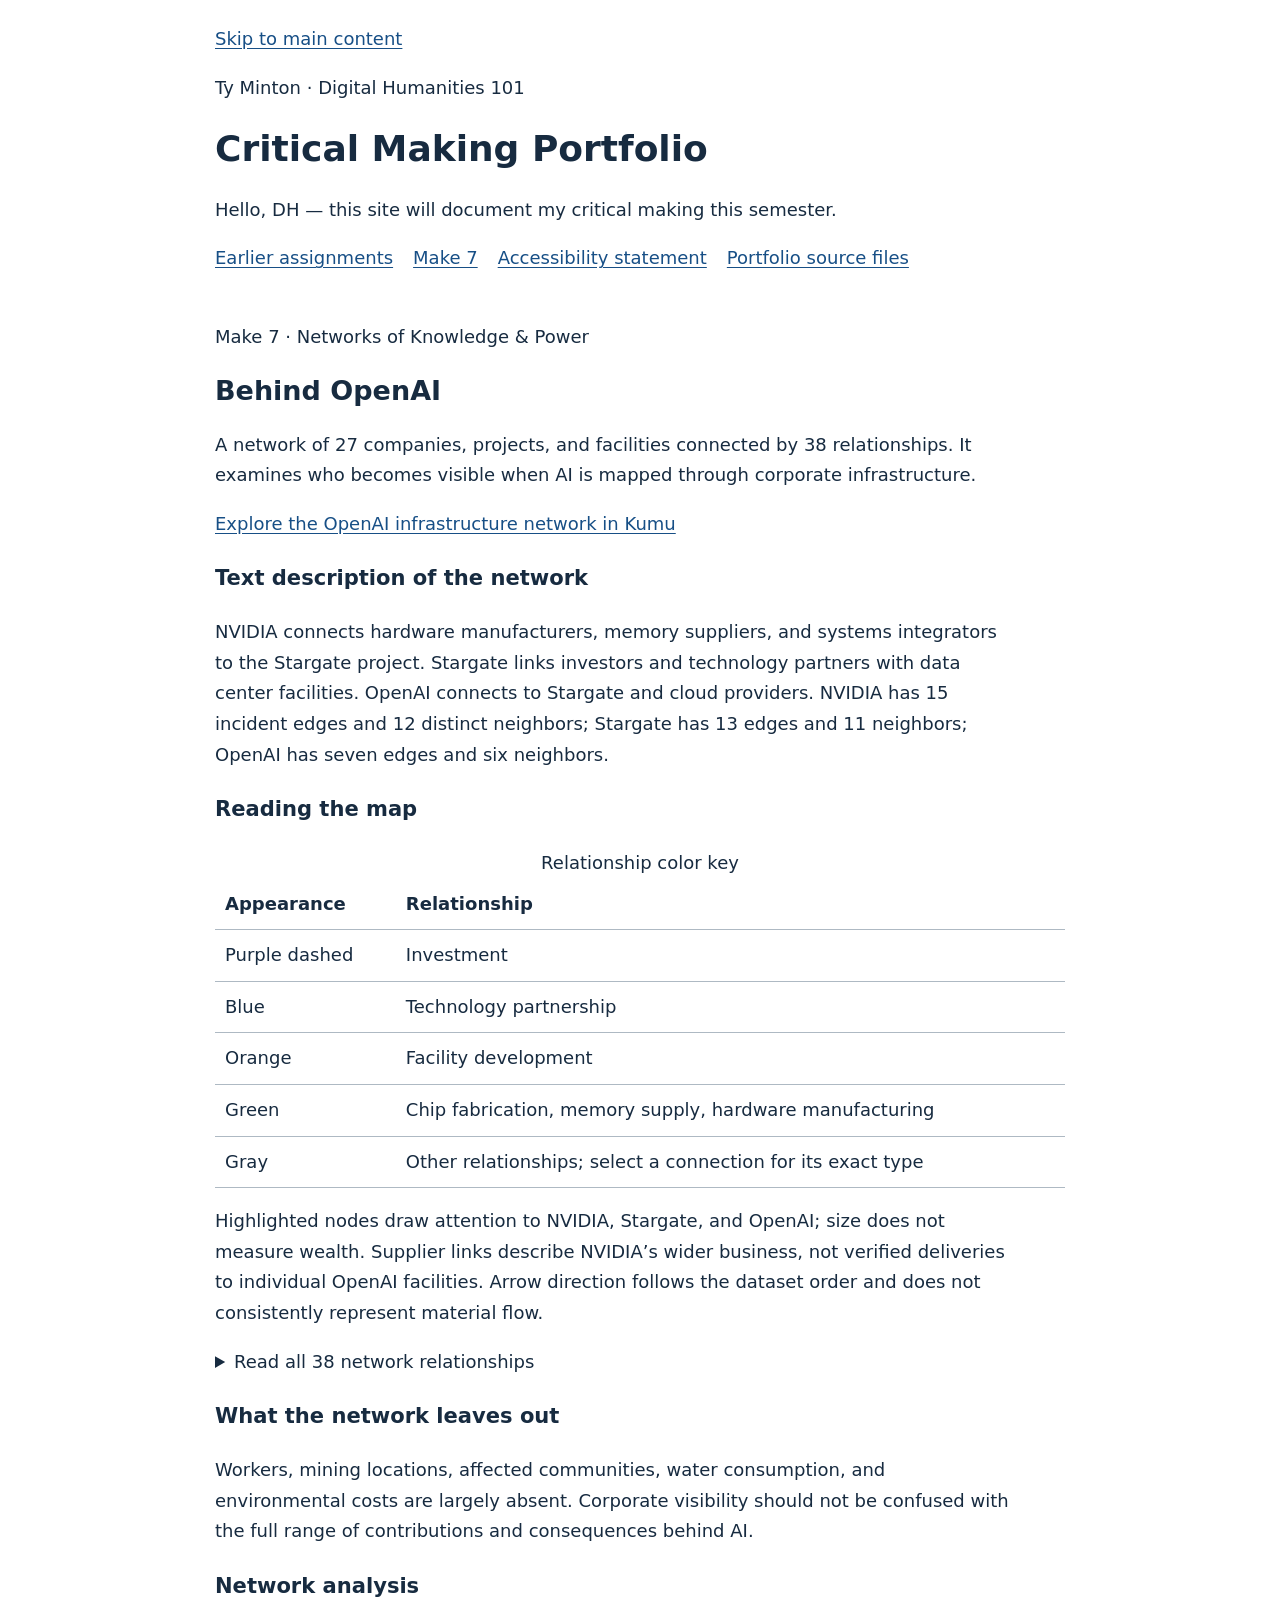
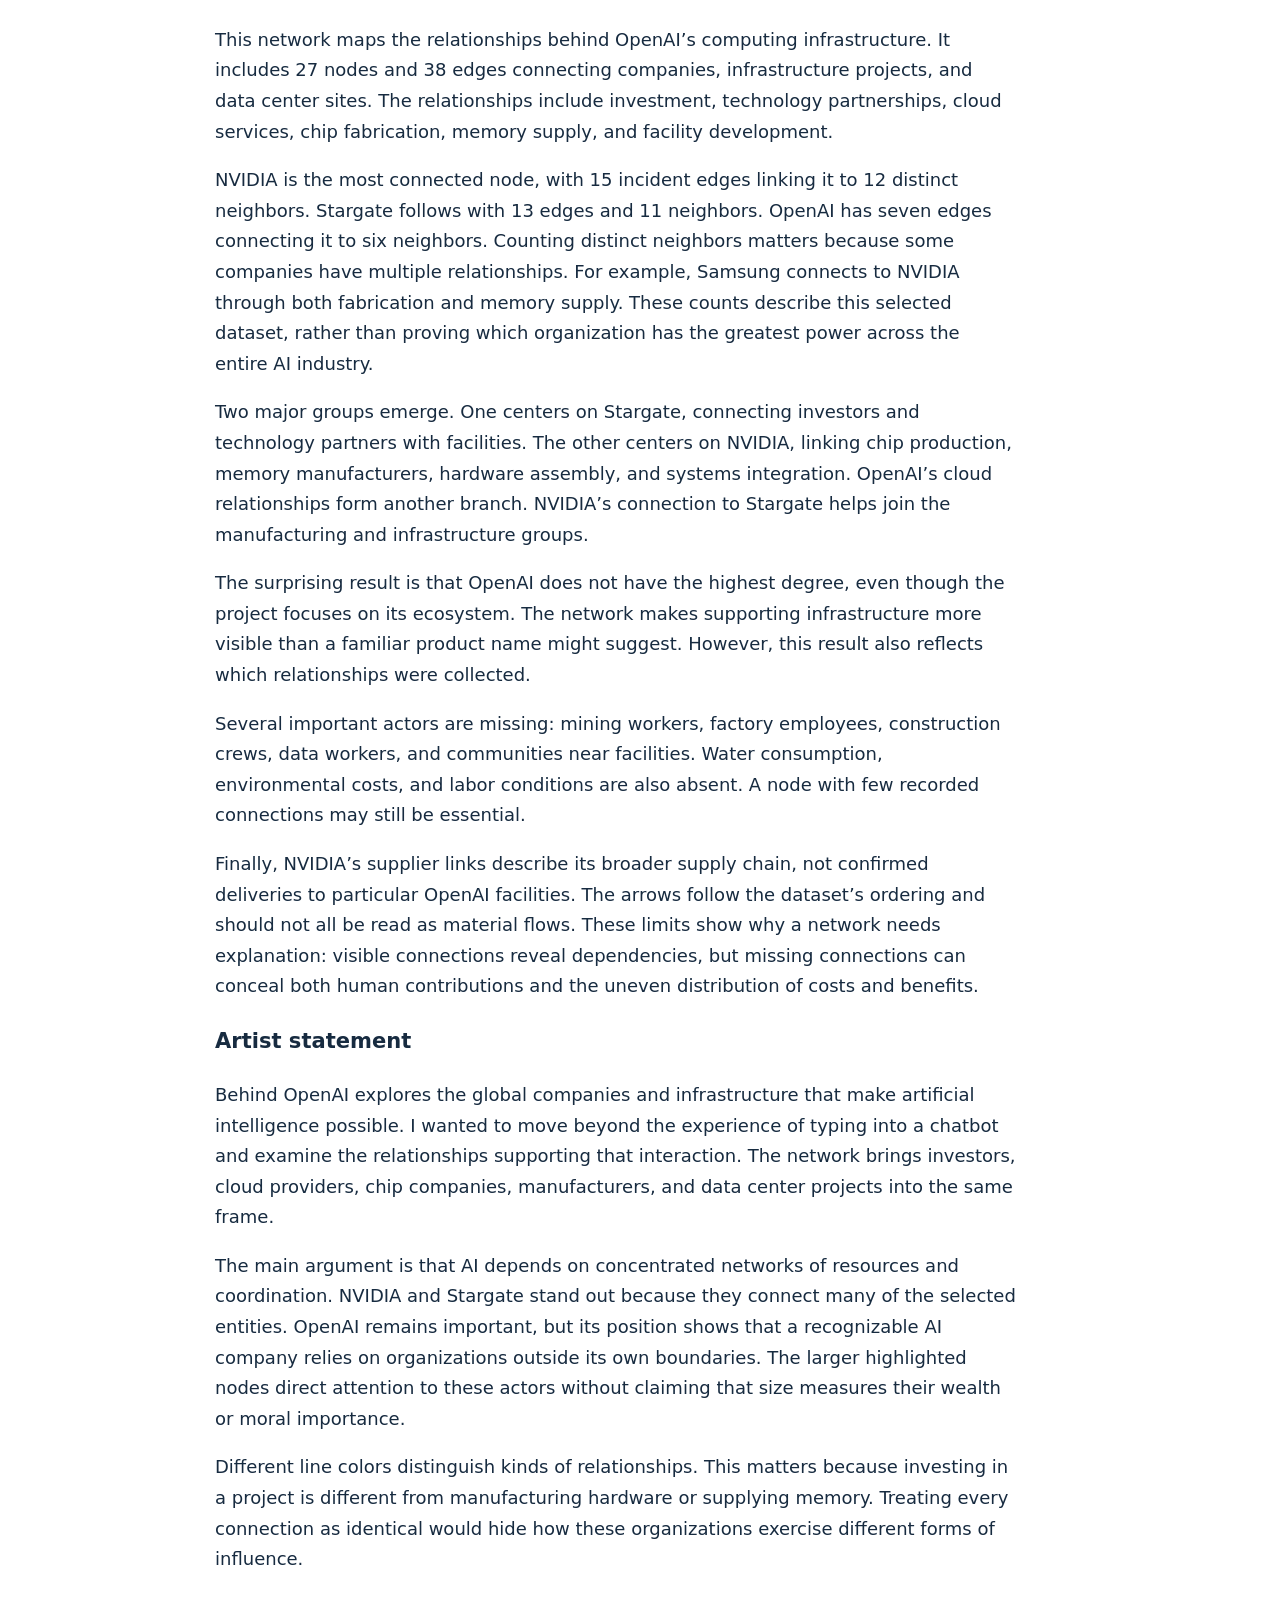
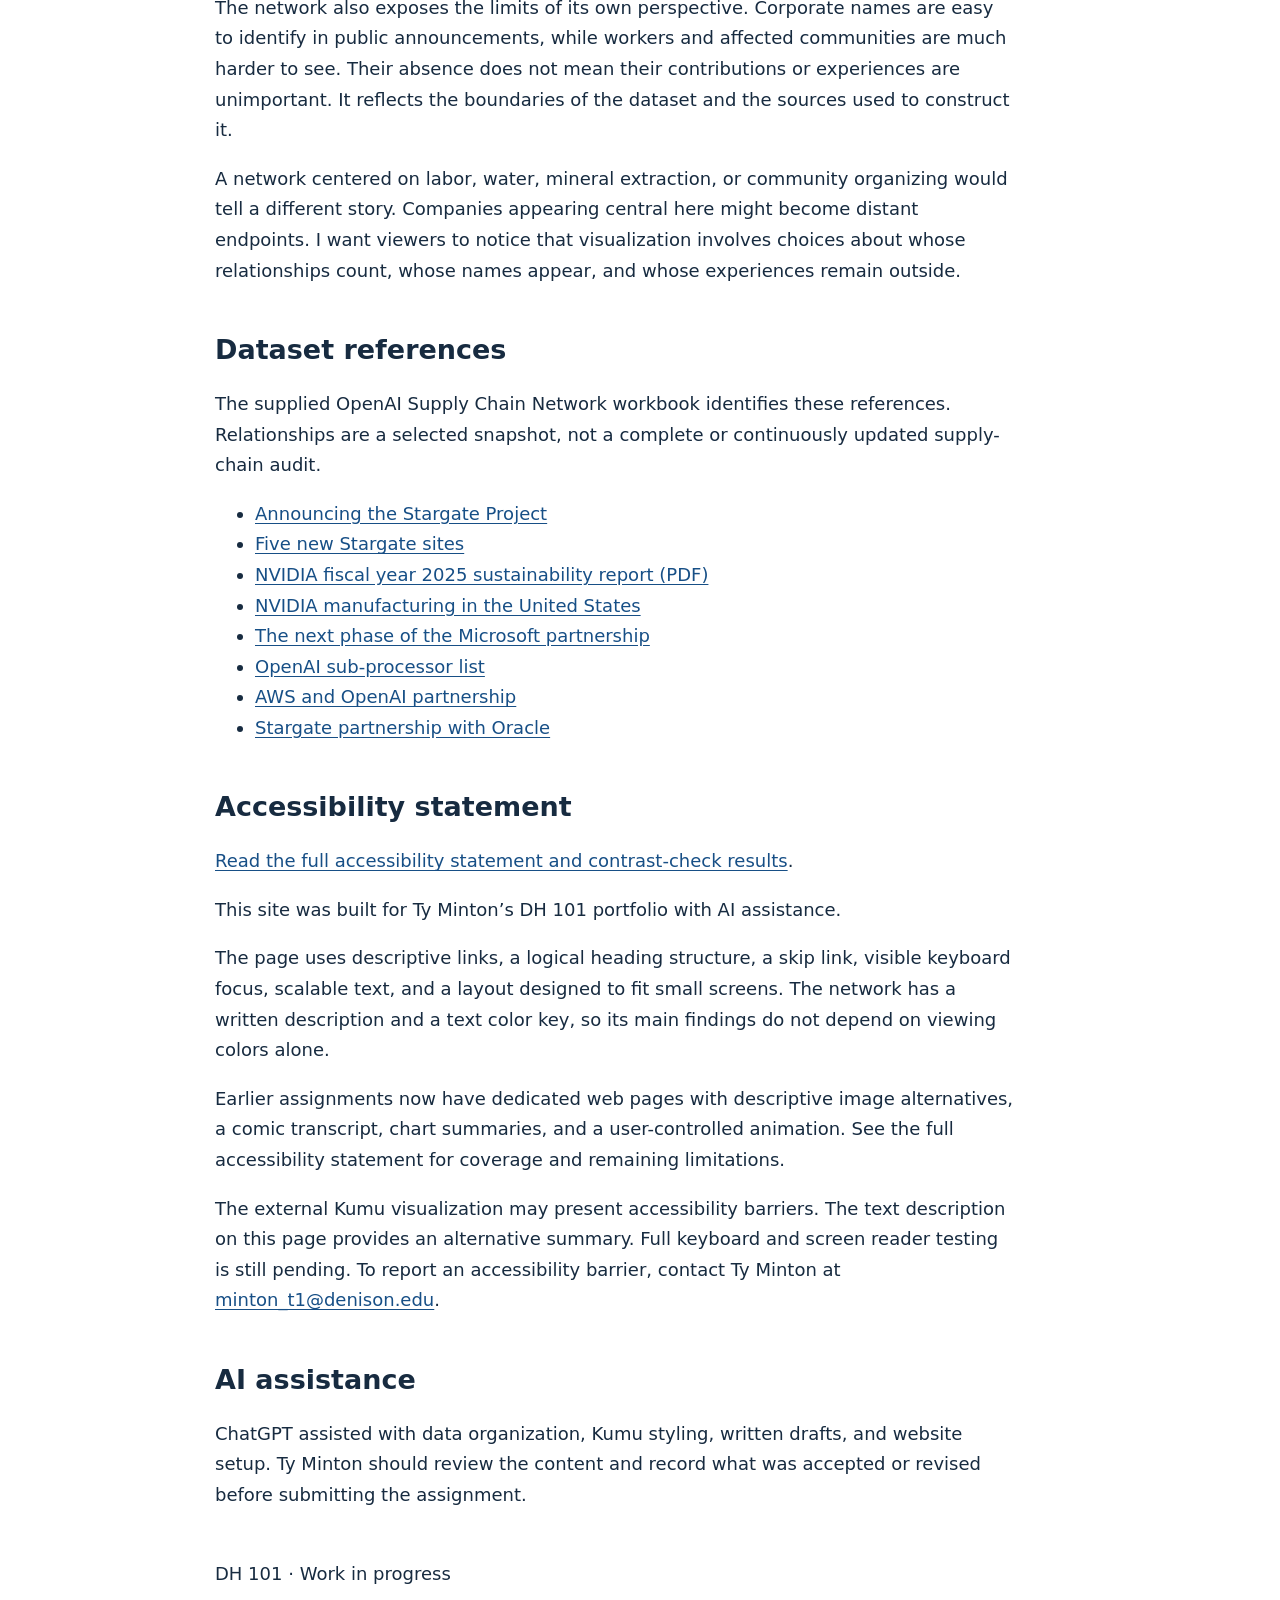
==== commit 53b691d8: "Add earlier assignments with accessible media and text alternatives" ====
--- a/index.html
+++ b/index.html
@@ -1,5 +1,5 @@
 <!doctype html>
-<html lang="en"><head><meta charset="utf-8"><meta name="viewport" content="width=device-width,initial-scale=1"><title>Ty Minton | DH 101</title><style>body{font:18px/1.7 system-ui,sans-serif;color:#172b40;background:#fff;margin:auto;max-width:850px;padding:24px}a{color:#174f86;text-underline-offset:3px}a:focus-visible{outline:3px solid #9b4300;outline-offset:4px}header,section{margin-bottom:3rem}h1,h2{line-height:1.2}nav{display:flex;gap:20px;flex-wrap:wrap}.skip{display:block}table{border-collapse:collapse;width:100%}td,th{padding:10px;border-bottom:1px solid #aeb9c3;text-align:left}p{max-width:70ch}</style></head><body><a class="skip" href="#main">Skip to main content</a><header><p>Ty Minton · Digital Humanities 101</p><h1>Critical Making Portfolio</h1><p>Hello, DH — this site will document my critical making this semester.</p><nav aria-label="Main navigation"><a href="#make7">Make 7</a><a href="accessibility.html">Accessibility statement</a><a href="https://github.com/mintont1-gif/DH101">Portfolio source files</a></nav></header><main id="main"><section id="make7"><p>Make 7 · Networks of Knowledge &amp; Power</p><h2>Behind OpenAI</h2><p>A network of 27 companies, projects, and facilities connected by 38 relationships. It examines who becomes visible when AI is mapped through corporate infrastructure.</p><p><a href="https://kumu.io/tminton678/make-7">Explore the OpenAI infrastructure network in Kumu</a></p><h3>Text description of the network</h3><p>NVIDIA connects hardware manufacturers, memory suppliers, and systems integrators to the Stargate project. Stargate links investors and technology partners with data center facilities. OpenAI connects to Stargate and cloud providers. NVIDIA has 15 incident edges and 12 distinct neighbors; Stargate has 13 edges and 11 neighbors; OpenAI has seven edges and six neighbors.</p><h3>Reading the map</h3><table><caption>Relationship color key</caption><thead><tr><th scope="col">Appearance</th><th scope="col">Relationship</th></tr></thead><tbody><tr><td>Purple dashed</td><td>Investment</td></tr><tr><td>Blue</td><td>Technology partnership</td></tr><tr><td>Orange</td><td>Facility development</td></tr><tr><td>Green</td><td>Chip fabrication, memory supply, hardware manufacturing</td></tr><tr><td>Gray</td><td>Other relationships; select a connection for its exact type</td></tr></tbody></table><p>Highlighted nodes draw attention to NVIDIA, Stargate, and OpenAI; size does not measure wealth. Supplier links describe NVIDIA’s wider business, not verified deliveries to individual OpenAI facilities. Arrow direction follows the dataset order and does not consistently represent material flow.</p><details><summary>Read all 38 network relationships</summary><table><caption>Complete relationship list from the supplied dataset</caption><thead><tr><th scope="col">From</th><th scope="col">To</th><th scope="col">Relationship</th></tr></thead><tbody><tr><td>OpenAI</td><td>Stargate</td><td>Project leadership</td></tr><tr><td>SoftBank</td><td>Stargate</td><td>Investment</td></tr><tr><td>Oracle</td><td>Stargate</td><td>Investment</td></tr><tr><td>MGX</td><td>Stargate</td><td>Investment</td></tr><tr><td>OpenAI</td><td>Stargate</td><td>Investment</td></tr><tr><td>Arm</td><td>Stargate</td><td>Technology partnership</td></tr><tr><td>Microsoft</td><td>Stargate</td><td>Technology partnership</td></tr><tr><td>NVIDIA</td><td>Stargate</td><td>Technology partnership</td></tr><tr><td>Oracle</td><td>Stargate</td><td>Technology partnership</td></tr><tr><td>OpenAI</td><td>Oracle</td><td>Infrastructure partnership</td></tr><tr><td>OpenAI</td><td>Microsoft</td><td>Cloud partnership</td></tr><tr><td>OpenAI</td><td>CoreWeave</td><td>Cloud infrastructure</td></tr><tr><td>OpenAI</td><td>Google Cloud</td><td>Cloud infrastructure</td></tr><tr><td>OpenAI</td><td>AWS</td><td>Cloud partnership</td></tr><tr><td>Stargate</td><td>Abilene Stargate</td><td>Facility development</td></tr><tr><td>Oracle</td><td>Abilene Stargate</td><td>Cloud infrastructure</td></tr><tr><td>Stargate</td><td>Wisconsin Stargate</td><td>Facility development</td></tr><tr><td>Oracle</td><td>Wisconsin Stargate</td><td>Facility development</td></tr><tr><td>Vantage</td><td>Wisconsin Stargate</td><td>Facility development</td></tr><tr><td>Stargate</td><td>Lordstown Stargate</td><td>Facility development</td></tr><tr><td>SoftBank</td><td>Lordstown Stargate</td><td>Facility development</td></tr><tr><td>Stargate</td><td>Milam County Stargate</td><td>Facility development</td></tr><tr><td>SB Energy</td><td>Milam County Stargate</td><td>Power infrastructure</td></tr><tr><td>SoftBank</td><td>SB Energy</td><td>Ownership</td></tr><tr><td>NVIDIA</td><td>TSMC</td><td>Chip fabrication</td></tr><tr><td>NVIDIA</td><td>Samsung</td><td>Chip fabrication</td></tr><tr><td>NVIDIA</td><td>Samsung</td><td>Memory supply</td></tr><tr><td>NVIDIA</td><td>SK Hynix</td><td>Memory supply</td></tr><tr><td>NVIDIA</td><td>Micron</td><td>Memory supply</td></tr><tr><td>NVIDIA</td><td>Foxconn</td><td>Hardware manufacturing</td></tr><tr><td>NVIDIA</td><td>Wistron</td><td>Hardware manufacturing</td></tr><tr><td>NVIDIA</td><td>Fabrinet</td><td>Hardware manufacturing</td></tr><tr><td>NVIDIA</td><td>Dell Technologies</td><td>Systems integration</td></tr><tr><td>NVIDIA</td><td>HPE</td><td>Systems integration</td></tr><tr><td>NVIDIA</td><td>Supermicro</td><td>Systems integration</td></tr><tr><td>NVIDIA</td><td>AWS</td><td>GPU computing</td></tr><tr><td>NVIDIA</td><td>Foxconn</td><td>U.S. manufacturing</td></tr><tr><td>NVIDIA</td><td>Wistron</td><td>U.S. manufacturing</td></tr></tbody></table></details><h3>What the network leaves out</h3><p>Workers, mining locations, affected communities, water consumption, and environmental costs are largely absent. Corporate visibility should not be confused with the full range of contributions and consequences behind AI.</p><h3>Network analysis</h3><p>This network maps the relationships behind OpenAI’s computing infrastructure. It includes 27 nodes and 38 edges connecting companies, infrastructure projects, and data center sites. The relationships include investment, technology partnerships, cloud services, chip fabrication, memory supply, and facility development.</p>
+<html lang="en"><head><meta charset="utf-8"><meta name="viewport" content="width=device-width,initial-scale=1"><title>Ty Minton | DH 101</title><style>body{font:18px/1.7 system-ui,sans-serif;color:#172b40;background:#fff;margin:auto;max-width:850px;padding:24px}a{color:#174f86;text-underline-offset:3px}a:focus-visible{outline:3px solid #9b4300;outline-offset:4px}header,section{margin-bottom:3rem}h1,h2{line-height:1.2}nav{display:flex;gap:20px;flex-wrap:wrap}.skip{display:block}table{border-collapse:collapse;width:100%}td,th{padding:10px;border-bottom:1px solid #aeb9c3;text-align:left}p{max-width:70ch}</style></head><body><a class="skip" href="#main">Skip to main content</a><header><p>Ty Minton · Digital Humanities 101</p><h1>Critical Making Portfolio</h1><p>Hello, DH — this site will document my critical making this semester.</p><nav aria-label="Main navigation"><a href="earlier-work.html">Earlier assignments</a><a href="#make7">Make 7</a><a href="accessibility.html">Accessibility statement</a><a href="https://github.com/mintont1-gif/DH101">Portfolio source files</a></nav></header><main id="main"><section id="make7"><p>Make 7 · Networks of Knowledge &amp; Power</p><h2>Behind OpenAI</h2><p>A network of 27 companies, projects, and facilities connected by 38 relationships. It examines who becomes visible when AI is mapped through corporate infrastructure.</p><p><a href="https://kumu.io/tminton678/make-7">Explore the OpenAI infrastructure network in Kumu</a></p><h3>Text description of the network</h3><p>NVIDIA connects hardware manufacturers, memory suppliers, and systems integrators to the Stargate project. Stargate links investors and technology partners with data center facilities. OpenAI connects to Stargate and cloud providers. NVIDIA has 15 incident edges and 12 distinct neighbors; Stargate has 13 edges and 11 neighbors; OpenAI has seven edges and six neighbors.</p><h3>Reading the map</h3><table><caption>Relationship color key</caption><thead><tr><th scope="col">Appearance</th><th scope="col">Relationship</th></tr></thead><tbody><tr><td>Purple dashed</td><td>Investment</td></tr><tr><td>Blue</td><td>Technology partnership</td></tr><tr><td>Orange</td><td>Facility development</td></tr><tr><td>Green</td><td>Chip fabrication, memory supply, hardware manufacturing</td></tr><tr><td>Gray</td><td>Other relationships; select a connection for its exact type</td></tr></tbody></table><p>Highlighted nodes draw attention to NVIDIA, Stargate, and OpenAI; size does not measure wealth. Supplier links describe NVIDIA’s wider business, not verified deliveries to individual OpenAI facilities. Arrow direction follows the dataset order and does not consistently represent material flow.</p><details><summary>Read all 38 network relationships</summary><table><caption>Complete relationship list from the supplied dataset</caption><thead><tr><th scope="col">From</th><th scope="col">To</th><th scope="col">Relationship</th></tr></thead><tbody><tr><td>OpenAI</td><td>Stargate</td><td>Project leadership</td></tr><tr><td>SoftBank</td><td>Stargate</td><td>Investment</td></tr><tr><td>Oracle</td><td>Stargate</td><td>Investment</td></tr><tr><td>MGX</td><td>Stargate</td><td>Investment</td></tr><tr><td>OpenAI</td><td>Stargate</td><td>Investment</td></tr><tr><td>Arm</td><td>Stargate</td><td>Technology partnership</td></tr><tr><td>Microsoft</td><td>Stargate</td><td>Technology partnership</td></tr><tr><td>NVIDIA</td><td>Stargate</td><td>Technology partnership</td></tr><tr><td>Oracle</td><td>Stargate</td><td>Technology partnership</td></tr><tr><td>OpenAI</td><td>Oracle</td><td>Infrastructure partnership</td></tr><tr><td>OpenAI</td><td>Microsoft</td><td>Cloud partnership</td></tr><tr><td>OpenAI</td><td>CoreWeave</td><td>Cloud infrastructure</td></tr><tr><td>OpenAI</td><td>Google Cloud</td><td>Cloud infrastructure</td></tr><tr><td>OpenAI</td><td>AWS</td><td>Cloud partnership</td></tr><tr><td>Stargate</td><td>Abilene Stargate</td><td>Facility development</td></tr><tr><td>Oracle</td><td>Abilene Stargate</td><td>Cloud infrastructure</td></tr><tr><td>Stargate</td><td>Wisconsin Stargate</td><td>Facility development</td></tr><tr><td>Oracle</td><td>Wisconsin Stargate</td><td>Facility development</td></tr><tr><td>Vantage</td><td>Wisconsin Stargate</td><td>Facility development</td></tr><tr><td>Stargate</td><td>Lordstown Stargate</td><td>Facility development</td></tr><tr><td>SoftBank</td><td>Lordstown Stargate</td><td>Facility development</td></tr><tr><td>Stargate</td><td>Milam County Stargate</td><td>Facility development</td></tr><tr><td>SB Energy</td><td>Milam County Stargate</td><td>Power infrastructure</td></tr><tr><td>SoftBank</td><td>SB Energy</td><td>Ownership</td></tr><tr><td>NVIDIA</td><td>TSMC</td><td>Chip fabrication</td></tr><tr><td>NVIDIA</td><td>Samsung</td><td>Chip fabrication</td></tr><tr><td>NVIDIA</td><td>Samsung</td><td>Memory supply</td></tr><tr><td>NVIDIA</td><td>SK Hynix</td><td>Memory supply</td></tr><tr><td>NVIDIA</td><td>Micron</td><td>Memory supply</td></tr><tr><td>NVIDIA</td><td>Foxconn</td><td>Hardware manufacturing</td></tr><tr><td>NVIDIA</td><td>Wistron</td><td>Hardware manufacturing</td></tr><tr><td>NVIDIA</td><td>Fabrinet</td><td>Hardware manufacturing</td></tr><tr><td>NVIDIA</td><td>Dell Technologies</td><td>Systems integration</td></tr><tr><td>NVIDIA</td><td>HPE</td><td>Systems integration</td></tr><tr><td>NVIDIA</td><td>Supermicro</td><td>Systems integration</td></tr><tr><td>NVIDIA</td><td>AWS</td><td>GPU computing</td></tr><tr><td>NVIDIA</td><td>Foxconn</td><td>U.S. manufacturing</td></tr><tr><td>NVIDIA</td><td>Wistron</td><td>U.S. manufacturing</td></tr></tbody></table></details><h3>What the network leaves out</h3><p>Workers, mining locations, affected communities, water consumption, and environmental costs are largely absent. Corporate visibility should not be confused with the full range of contributions and consequences behind AI.</p><h3>Network analysis</h3><p>This network maps the relationships behind OpenAI’s computing infrastructure. It includes 27 nodes and 38 edges connecting companies, infrastructure projects, and data center sites. The relationships include investment, technology partnerships, cloud services, chip fabrication, memory supply, and facility development.</p>
 <p>NVIDIA is the most connected node, with 15 incident edges linking it to 12 distinct neighbors. Stargate follows with 13 edges and 11 neighbors. OpenAI has seven edges connecting it to six neighbors. Counting distinct neighbors matters because some companies have multiple relationships. For example, Samsung connects to NVIDIA through both fabrication and memory supply. These counts describe this selected dataset, rather than proving which organization has the greatest power across the entire AI industry.</p>
 <p>Two major groups emerge. One centers on Stargate, connecting investors and technology partners with facilities. The other centers on NVIDIA, linking chip production, memory manufacturers, hardware assembly, and systems integration. OpenAI’s cloud relationships form another branch. NVIDIA’s connection to Stargate helps join the manufacturing and infrastructure groups.</p>
 <p>The surprising result is that OpenAI does not have the highest degree, even though the project focuses on its ecosystem. The network makes supporting infrastructure more visible than a familiar product name might suggest. However, this result also reflects which relationships were collected.</p>
@@ -8,4 +8,4 @@
 <p>The main argument is that AI depends on concentrated networks of resources and coordination. NVIDIA and Stargate stand out because they connect many of the selected entities. OpenAI remains important, but its position shows that a recognizable AI company relies on organizations outside its own boundaries. The larger highlighted nodes direct attention to these actors without claiming that size measures their wealth or moral importance.</p>
 <p>Different line colors distinguish kinds of relationships. This matters because investing in a project is different from manufacturing hardware or supplying memory. Treating every connection as identical would hide how these organizations exercise different forms of influence.</p>
 <p>The network also exposes the limits of its own perspective. Corporate names are easy to identify in public announcements, while workers and affected communities are much harder to see. Their absence does not mean their contributions or experiences are unimportant. It reflects the boundaries of the dataset and the sources used to construct it.</p>
-<p>A network centered on labor, water, mineral extraction, or community organizing would tell a different story. Companies appearing central here might become distant endpoints. I want viewers to notice that visualization involves choices about whose relationships count, whose names appear, and whose experiences remain outside.</p></section><section><h2>Dataset references</h2><p>The supplied OpenAI Supply Chain Network workbook identifies these references. Relationships are a selected snapshot, not a complete or continuously updated supply-chain audit.</p><ul><li><a href="https://openai.com/index/announcing-the-stargate-project/">Announcing the Stargate Project</a></li><li><a href="https://openai.com/index/five-new-stargate-sites/">Five new Stargate sites</a></li><li><a href="https://images.nvidia.com/aem-dam/Solutions/documents/NVIDIA-Sustainability-Report-Fiscal-Year-2025.pdf">NVIDIA fiscal year 2025 sustainability report (PDF)</a></li><li><a href="https://www.nvidia.com/en-us/made-in-usa/">NVIDIA manufacturing in the United States</a></li><li><a href="https://openai.com/index/next-phase-of-microsoft-partnership/">The next phase of the Microsoft partnership</a></li><li><a href="https://openai.com/policies/sub-processor-list/">OpenAI sub-processor list</a></li><li><a href="https://openai.com/index/aws-and-openai-partnership/">AWS and OpenAI partnership</a></li><li><a href="https://openai.com/index/stargate-advances-with-partnership-with-oracle/">Stargate partnership with Oracle</a></li></ul></section><section id="accessibility"><h2>Accessibility statement</h2><p><a href="accessibility.html">Read the full accessibility statement and contrast-check results</a>.</p><p>This site was built for Ty Minton’s DH 101 portfolio with AI assistance.</p><p>The page uses descriptive links, a logical heading structure, a skip link, visible keyboard focus, scalable text, and a layout designed to fit small screens. The network has a written description and a text color key, so its main findings do not depend on viewing colors alone.</p><p>This page currently contains no images. Descriptive alternative text will be added when images from earlier assignments are uploaded. Earlier coursework has not yet been added or audited.</p><p>The external Kumu visualization may present accessibility barriers. The text description on this page provides an alternative summary. Full keyboard and screen reader testing is still pending. To report an accessibility barrier, contact Ty Minton at <a href="mailto:minton_t1@denison.edu">minton_t1@denison.edu</a>.</p></section><section><h2>AI assistance</h2><p>ChatGPT assisted with data organization, Kumu styling, written drafts, and website setup. Ty Minton should review the content and record what was accepted or revised before submitting the assignment.</p></section></main><footer><p>DH 101 · Work in progress</p></footer></body></html>
+<p>A network centered on labor, water, mineral extraction, or community organizing would tell a different story. Companies appearing central here might become distant endpoints. I want viewers to notice that visualization involves choices about whose relationships count, whose names appear, and whose experiences remain outside.</p></section><section><h2>Dataset references</h2><p>The supplied OpenAI Supply Chain Network workbook identifies these references. Relationships are a selected snapshot, not a complete or continuously updated supply-chain audit.</p><ul><li><a href="https://openai.com/index/announcing-the-stargate-project/">Announcing the Stargate Project</a></li><li><a href="https://openai.com/index/five-new-stargate-sites/">Five new Stargate sites</a></li><li><a href="https://images.nvidia.com/aem-dam/Solutions/documents/NVIDIA-Sustainability-Report-Fiscal-Year-2025.pdf">NVIDIA fiscal year 2025 sustainability report (PDF)</a></li><li><a href="https://www.nvidia.com/en-us/made-in-usa/">NVIDIA manufacturing in the United States</a></li><li><a href="https://openai.com/index/next-phase-of-microsoft-partnership/">The next phase of the Microsoft partnership</a></li><li><a href="https://openai.com/policies/sub-processor-list/">OpenAI sub-processor list</a></li><li><a href="https://openai.com/index/aws-and-openai-partnership/">AWS and OpenAI partnership</a></li><li><a href="https://openai.com/index/stargate-advances-with-partnership-with-oracle/">Stargate partnership with Oracle</a></li></ul></section><section id="accessibility"><h2>Accessibility statement</h2><p><a href="accessibility.html">Read the full accessibility statement and contrast-check results</a>.</p><p>This site was built for Ty Minton’s DH 101 portfolio with AI assistance.</p><p>The page uses descriptive links, a logical heading structure, a skip link, visible keyboard focus, scalable text, and a layout designed to fit small screens. The network has a written description and a text color key, so its main findings do not depend on viewing colors alone.</p><p>Earlier assignments now have dedicated web pages with descriptive image alternatives, a comic transcript, chart summaries, and a user-controlled animation. See the full accessibility statement for coverage and remaining limitations.</p><p>The external Kumu visualization may present accessibility barriers. The text description on this page provides an alternative summary. Full keyboard and screen reader testing is still pending. To report an accessibility barrier, contact Ty Minton at <a href="mailto:minton_t1@denison.edu">minton_t1@denison.edu</a>.</p></section><section><h2>AI assistance</h2><p>ChatGPT assisted with data organization, Kumu styling, written drafts, and website setup. Ty Minton should review the content and record what was accepted or revised before submitting the assignment.</p></section></main><footer><p>DH 101 · Work in progress</p></footer></body></html>
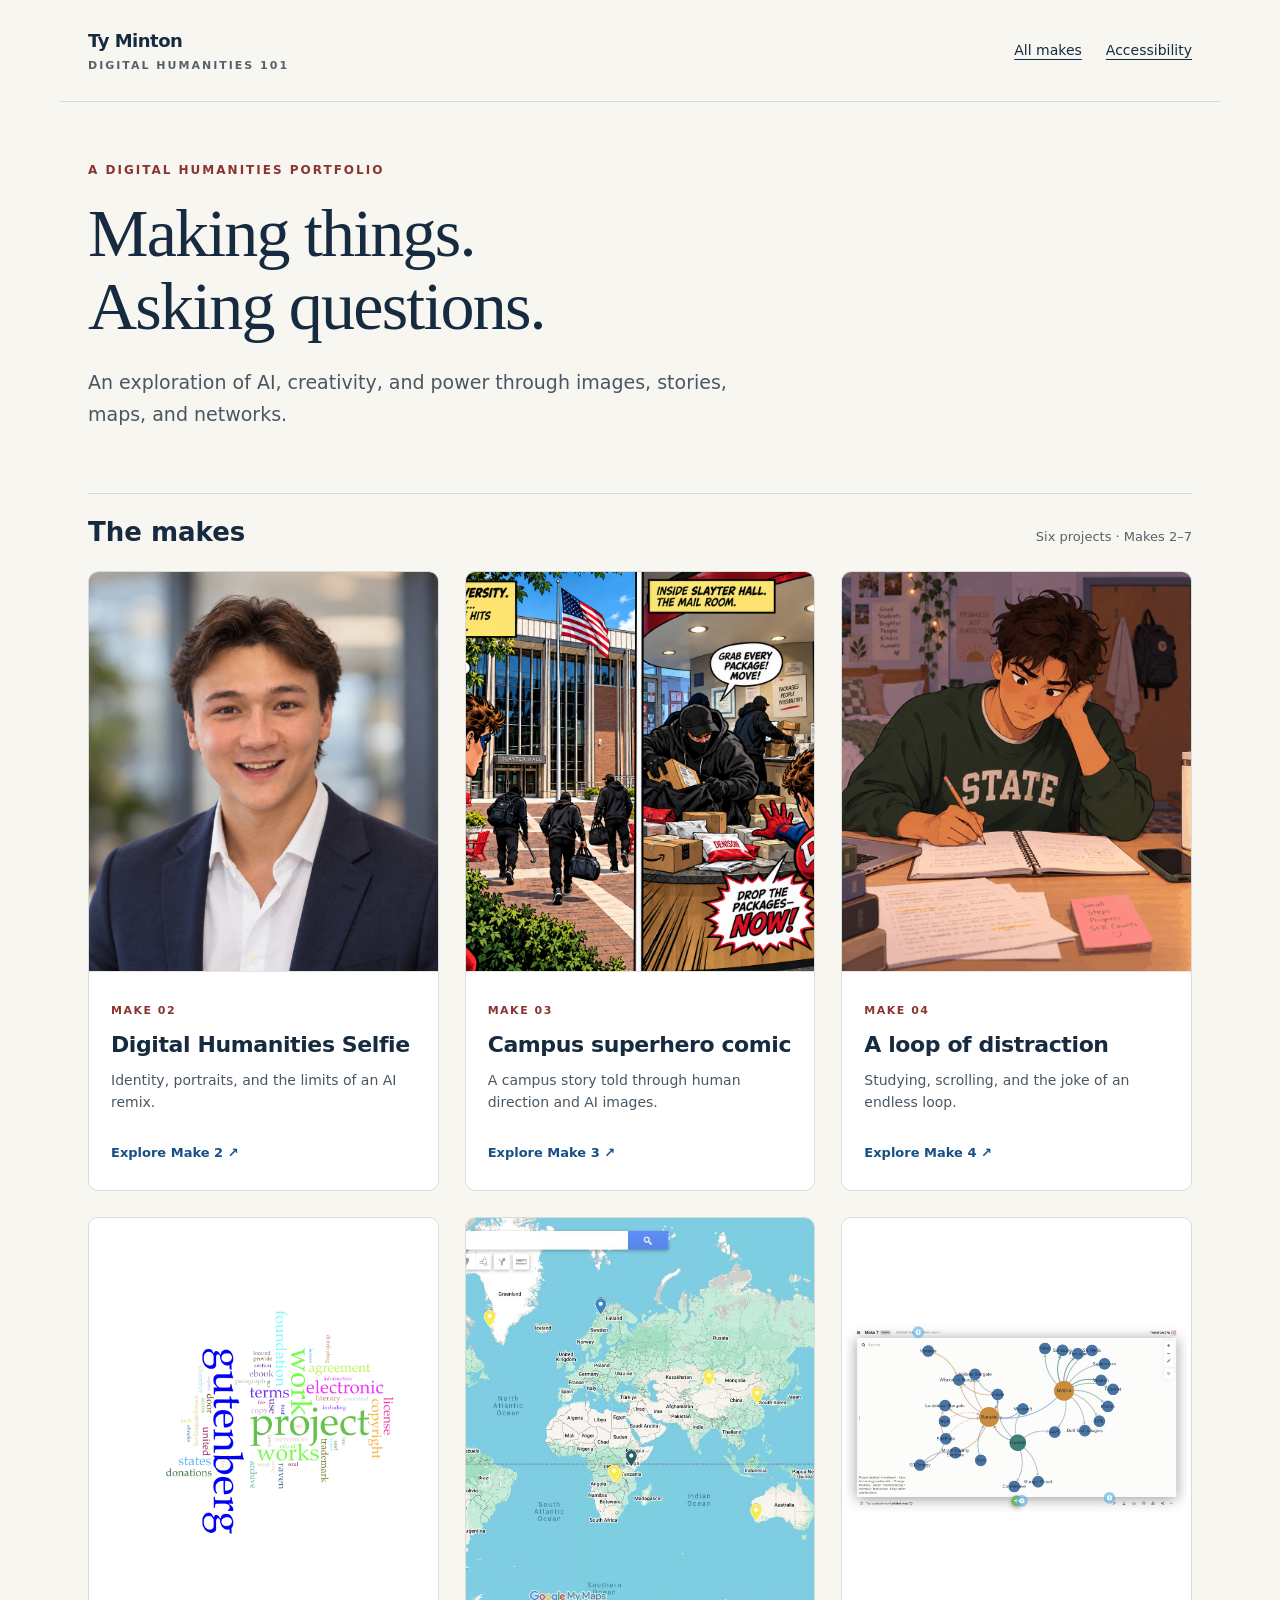
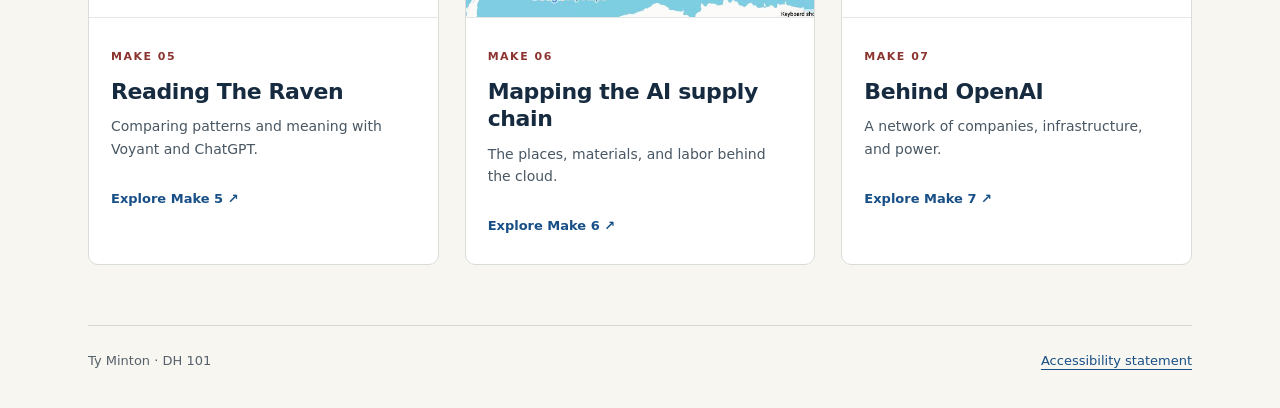
==== commit c51db21d: "Create visual homepage with cover cards for Makes 2–7" ====
--- a/index.html
+++ b/index.html
@@ -1,11 +1 @@
-<!doctype html>
-<html lang="en"><head><meta charset="utf-8"><meta name="viewport" content="width=device-width,initial-scale=1"><title>Ty Minton | DH 101</title><style>body{font:18px/1.7 system-ui,sans-serif;color:#172b40;background:#fff;margin:auto;max-width:850px;padding:24px}a{color:#174f86;text-underline-offset:3px}a:focus-visible{outline:3px solid #9b4300;outline-offset:4px}header,section{margin-bottom:3rem}h1,h2{line-height:1.2}nav{display:flex;gap:20px;flex-wrap:wrap}.skip{display:block}table{border-collapse:collapse;width:100%}td,th{padding:10px;border-bottom:1px solid #aeb9c3;text-align:left}p{max-width:70ch}</style></head><body><a class="skip" href="#main">Skip to main content</a><header><p>Ty Minton · Digital Humanities 101</p><h1>Critical Making Portfolio</h1><p>Hello, DH — this site will document my critical making this semester.</p><nav aria-label="Main navigation"><a href="earlier-work.html">Earlier assignments</a><a href="#make7">Make 7</a><a href="accessibility.html">Accessibility statement</a><a href="https://github.com/mintont1-gif/DH101">Portfolio source files</a></nav></header><main id="main"><section id="make7"><p>Make 7 · Networks of Knowledge &amp; Power</p><h2>Behind OpenAI</h2><p>A network of 27 companies, projects, and facilities connected by 38 relationships. It examines who becomes visible when AI is mapped through corporate infrastructure.</p><p><a href="https://kumu.io/tminton678/make-7">Explore the OpenAI infrastructure network in Kumu</a></p><h3>Text description of the network</h3><p>NVIDIA connects hardware manufacturers, memory suppliers, and systems integrators to the Stargate project. Stargate links investors and technology partners with data center facilities. OpenAI connects to Stargate and cloud providers. NVIDIA has 15 incident edges and 12 distinct neighbors; Stargate has 13 edges and 11 neighbors; OpenAI has seven edges and six neighbors.</p><h3>Reading the map</h3><table><caption>Relationship color key</caption><thead><tr><th scope="col">Appearance</th><th scope="col">Relationship</th></tr></thead><tbody><tr><td>Purple dashed</td><td>Investment</td></tr><tr><td>Blue</td><td>Technology partnership</td></tr><tr><td>Orange</td><td>Facility development</td></tr><tr><td>Green</td><td>Chip fabrication, memory supply, hardware manufacturing</td></tr><tr><td>Gray</td><td>Other relationships; select a connection for its exact type</td></tr></tbody></table><p>Highlighted nodes draw attention to NVIDIA, Stargate, and OpenAI; size does not measure wealth. Supplier links describe NVIDIA’s wider business, not verified deliveries to individual OpenAI facilities. Arrow direction follows the dataset order and does not consistently represent material flow.</p><details><summary>Read all 38 network relationships</summary><table><caption>Complete relationship list from the supplied dataset</caption><thead><tr><th scope="col">From</th><th scope="col">To</th><th scope="col">Relationship</th></tr></thead><tbody><tr><td>OpenAI</td><td>Stargate</td><td>Project leadership</td></tr><tr><td>SoftBank</td><td>Stargate</td><td>Investment</td></tr><tr><td>Oracle</td><td>Stargate</td><td>Investment</td></tr><tr><td>MGX</td><td>Stargate</td><td>Investment</td></tr><tr><td>OpenAI</td><td>Stargate</td><td>Investment</td></tr><tr><td>Arm</td><td>Stargate</td><td>Technology partnership</td></tr><tr><td>Microsoft</td><td>Stargate</td><td>Technology partnership</td></tr><tr><td>NVIDIA</td><td>Stargate</td><td>Technology partnership</td></tr><tr><td>Oracle</td><td>Stargate</td><td>Technology partnership</td></tr><tr><td>OpenAI</td><td>Oracle</td><td>Infrastructure partnership</td></tr><tr><td>OpenAI</td><td>Microsoft</td><td>Cloud partnership</td></tr><tr><td>OpenAI</td><td>CoreWeave</td><td>Cloud infrastructure</td></tr><tr><td>OpenAI</td><td>Google Cloud</td><td>Cloud infrastructure</td></tr><tr><td>OpenAI</td><td>AWS</td><td>Cloud partnership</td></tr><tr><td>Stargate</td><td>Abilene Stargate</td><td>Facility development</td></tr><tr><td>Oracle</td><td>Abilene Stargate</td><td>Cloud infrastructure</td></tr><tr><td>Stargate</td><td>Wisconsin Stargate</td><td>Facility development</td></tr><tr><td>Oracle</td><td>Wisconsin Stargate</td><td>Facility development</td></tr><tr><td>Vantage</td><td>Wisconsin Stargate</td><td>Facility development</td></tr><tr><td>Stargate</td><td>Lordstown Stargate</td><td>Facility development</td></tr><tr><td>SoftBank</td><td>Lordstown Stargate</td><td>Facility development</td></tr><tr><td>Stargate</td><td>Milam County Stargate</td><td>Facility development</td></tr><tr><td>SB Energy</td><td>Milam County Stargate</td><td>Power infrastructure</td></tr><tr><td>SoftBank</td><td>SB Energy</td><td>Ownership</td></tr><tr><td>NVIDIA</td><td>TSMC</td><td>Chip fabrication</td></tr><tr><td>NVIDIA</td><td>Samsung</td><td>Chip fabrication</td></tr><tr><td>NVIDIA</td><td>Samsung</td><td>Memory supply</td></tr><tr><td>NVIDIA</td><td>SK Hynix</td><td>Memory supply</td></tr><tr><td>NVIDIA</td><td>Micron</td><td>Memory supply</td></tr><tr><td>NVIDIA</td><td>Foxconn</td><td>Hardware manufacturing</td></tr><tr><td>NVIDIA</td><td>Wistron</td><td>Hardware manufacturing</td></tr><tr><td>NVIDIA</td><td>Fabrinet</td><td>Hardware manufacturing</td></tr><tr><td>NVIDIA</td><td>Dell Technologies</td><td>Systems integration</td></tr><tr><td>NVIDIA</td><td>HPE</td><td>Systems integration</td></tr><tr><td>NVIDIA</td><td>Supermicro</td><td>Systems integration</td></tr><tr><td>NVIDIA</td><td>AWS</td><td>GPU computing</td></tr><tr><td>NVIDIA</td><td>Foxconn</td><td>U.S. manufacturing</td></tr><tr><td>NVIDIA</td><td>Wistron</td><td>U.S. manufacturing</td></tr></tbody></table></details><h3>What the network leaves out</h3><p>Workers, mining locations, affected communities, water consumption, and environmental costs are largely absent. Corporate visibility should not be confused with the full range of contributions and consequences behind AI.</p><h3>Network analysis</h3><p>This network maps the relationships behind OpenAI’s computing infrastructure. It includes 27 nodes and 38 edges connecting companies, infrastructure projects, and data center sites. The relationships include investment, technology partnerships, cloud services, chip fabrication, memory supply, and facility development.</p>
-<p>NVIDIA is the most connected node, with 15 incident edges linking it to 12 distinct neighbors. Stargate follows with 13 edges and 11 neighbors. OpenAI has seven edges connecting it to six neighbors. Counting distinct neighbors matters because some companies have multiple relationships. For example, Samsung connects to NVIDIA through both fabrication and memory supply. These counts describe this selected dataset, rather than proving which organization has the greatest power across the entire AI industry.</p>
-<p>Two major groups emerge. One centers on Stargate, connecting investors and technology partners with facilities. The other centers on NVIDIA, linking chip production, memory manufacturers, hardware assembly, and systems integration. OpenAI’s cloud relationships form another branch. NVIDIA’s connection to Stargate helps join the manufacturing and infrastructure groups.</p>
-<p>The surprising result is that OpenAI does not have the highest degree, even though the project focuses on its ecosystem. The network makes supporting infrastructure more visible than a familiar product name might suggest. However, this result also reflects which relationships were collected.</p>
-<p>Several important actors are missing: mining workers, factory employees, construction crews, data workers, and communities near facilities. Water consumption, environmental costs, and labor conditions are also absent. A node with few recorded connections may still be essential.</p>
-<p>Finally, NVIDIA’s supplier links describe its broader supply chain, not confirmed deliveries to particular OpenAI facilities. The arrows follow the dataset’s ordering and should not all be read as material flows. These limits show why a network needs explanation: visible connections reveal dependencies, but missing connections can conceal both human contributions and the uneven distribution of costs and benefits.</p><h3>Artist statement</h3><p>Behind OpenAI explores the global companies and infrastructure that make artificial intelligence possible. I wanted to move beyond the experience of typing into a chatbot and examine the relationships supporting that interaction. The network brings investors, cloud providers, chip companies, manufacturers, and data center projects into the same frame.</p>
-<p>The main argument is that AI depends on concentrated networks of resources and coordination. NVIDIA and Stargate stand out because they connect many of the selected entities. OpenAI remains important, but its position shows that a recognizable AI company relies on organizations outside its own boundaries. The larger highlighted nodes direct attention to these actors without claiming that size measures their wealth or moral importance.</p>
-<p>Different line colors distinguish kinds of relationships. This matters because investing in a project is different from manufacturing hardware or supplying memory. Treating every connection as identical would hide how these organizations exercise different forms of influence.</p>
-<p>The network also exposes the limits of its own perspective. Corporate names are easy to identify in public announcements, while workers and affected communities are much harder to see. Their absence does not mean their contributions or experiences are unimportant. It reflects the boundaries of the dataset and the sources used to construct it.</p>
-<p>A network centered on labor, water, mineral extraction, or community organizing would tell a different story. Companies appearing central here might become distant endpoints. I want viewers to notice that visualization involves choices about whose relationships count, whose names appear, and whose experiences remain outside.</p></section><section><h2>Dataset references</h2><p>The supplied OpenAI Supply Chain Network workbook identifies these references. Relationships are a selected snapshot, not a complete or continuously updated supply-chain audit.</p><ul><li><a href="https://openai.com/index/announcing-the-stargate-project/">Announcing the Stargate Project</a></li><li><a href="https://openai.com/index/five-new-stargate-sites/">Five new Stargate sites</a></li><li><a href="https://images.nvidia.com/aem-dam/Solutions/documents/NVIDIA-Sustainability-Report-Fiscal-Year-2025.pdf">NVIDIA fiscal year 2025 sustainability report (PDF)</a></li><li><a href="https://www.nvidia.com/en-us/made-in-usa/">NVIDIA manufacturing in the United States</a></li><li><a href="https://openai.com/index/next-phase-of-microsoft-partnership/">The next phase of the Microsoft partnership</a></li><li><a href="https://openai.com/policies/sub-processor-list/">OpenAI sub-processor list</a></li><li><a href="https://openai.com/index/aws-and-openai-partnership/">AWS and OpenAI partnership</a></li><li><a href="https://openai.com/index/stargate-advances-with-partnership-with-oracle/">Stargate partnership with Oracle</a></li></ul></section><section id="accessibility"><h2>Accessibility statement</h2><p><a href="accessibility.html">Read the full accessibility statement and contrast-check results</a>.</p><p>This site was built for Ty Minton’s DH 101 portfolio with AI assistance.</p><p>The page uses descriptive links, a logical heading structure, a skip link, visible keyboard focus, scalable text, and a layout designed to fit small screens. The network has a written description and a text color key, so its main findings do not depend on viewing colors alone.</p><p>Earlier assignments now have dedicated web pages with descriptive image alternatives, a comic transcript, chart summaries, and a user-controlled animation. See the full accessibility statement for coverage and remaining limitations.</p><p>The external Kumu visualization may present accessibility barriers. The text description on this page provides an alternative summary. Full keyboard and screen reader testing is still pending. To report an accessibility barrier, contact Ty Minton at <a href="mailto:minton_t1@denison.edu">minton_t1@denison.edu</a>.</p></section><section><h2>AI assistance</h2><p>ChatGPT assisted with data organization, Kumu styling, written drafts, and website setup. Ty Minton should review the content and record what was accepted or revised before submitting the assignment.</p></section></main><footer><p>DH 101 · Work in progress</p></footer></body></html>+<!doctype html><html lang="en"><head><meta charset="utf-8"><meta name="viewport" content="width=device-width,initial-scale=1"><title>Ty Minton | Critical Making Portfolio</title><link rel="stylesheet" href="portfolio.css"><script>if(location.hash==="#make7"){location.replace("make-7.html");}</script></head><body><a class="skip" href="#main">Skip to main content</a><header class="site-header"><a class="brand" href="index.html">Ty Minton<span>Digital Humanities 101</span></a><nav aria-label="Main navigation"><a href="index.html#work">All makes</a><a href="accessibility.html">Accessibility</a></nav></header><main id="main"><section class="hero"><p class="eyebrow">A digital humanities portfolio</p><h1>Making things.<br>Asking questions.</h1><p class="intro">An exploration of AI, creativity, and power through images, stories, maps, and networks.</p></section><section id="work" aria-labelledby="work-title"><div class="work-heading"><h2 id="work-title">The makes</h2><p>Six projects · Makes 2–7</p></div><div class="grid"><a class="card" href="make-2.html" aria-labelledby="title-2"><img class="cover portrait" src="Make-2-image3.png" alt="" width="640" height="400"><div class="card-body"><span class="number">Make 02</span><h3 id="title-2">Digital Humanities Selfie</h3><p>Identity, portraits, and the limits of an AI remix.</p><span class="open">Explore Make 2 <span aria-hidden="true">↗</span></span></div></a><a class="card" href="make-3.html" aria-labelledby="title-3"><img class="cover " src="Make-3-image3.png" alt="" width="640" height="400"><div class="card-body"><span class="number">Make 03</span><h3 id="title-3">Campus superhero comic</h3><p>A campus story told through human direction and AI images.</p><span class="open">Explore Make 3 <span aria-hidden="true">↗</span></span></div></a><a class="card" href="make-4.html" aria-labelledby="title-4"><img class="cover " src="make-4-still.png" alt="" width="640" height="400"><div class="card-body"><span class="number">Make 04</span><h3 id="title-4">A loop of distraction</h3><p>Studying, scrolling, and the joke of an endless loop.</p><span class="open">Explore Make 4 <span aria-hidden="true">↗</span></span></div></a><a class="card" href="make-5.html" aria-labelledby="title-5"><img class="cover chart" src="Make-5-(1)-image2.png" alt="" width="640" height="400"><div class="card-body"><span class="number">Make 05</span><h3 id="title-5">Reading The Raven</h3><p>Comparing patterns and meaning with Voyant and ChatGPT.</p><span class="open">Explore Make 5 <span aria-hidden="true">↗</span></span></div></a><a class="card" href="supply-chain-map.html" aria-labelledby="title-6"><img class="cover map" src="make-6-cover.png" alt="" width="640" height="400"><div class="card-body"><span class="number">Make 06</span><h3 id="title-6">Mapping the AI supply chain</h3><p>The places, materials, and labor behind the cloud.</p><span class="open">Explore Make 6 <span aria-hidden="true">↗</span></span></div></a><a class="card" href="make-7.html" aria-labelledby="title-7"><img class="cover network" src="make-7-cover.png" alt="" width="640" height="400"><div class="card-body"><span class="number">Make 07</span><h3 id="title-7">Behind OpenAI</h3><p>A network of companies, infrastructure, and power.</p><span class="open">Explore Make 7 <span aria-hidden="true">↗</span></span></div></a></div></section></main><footer class="site-footer"><span>Ty Minton · DH 101</span><a href="accessibility.html">Accessibility statement</a></footer></body></html>
--- a/portfolio.css
+++ b/portfolio.css
@@ -0,0 +1 @@
+*{box-sizing:border-box}html{scroll-behavior:smooth}body{margin:0;background:#f8f6f1;color:#172b40;font:18px/1.7 system-ui,-apple-system,sans-serif}a{color:#174f86;text-underline-offset:4px}a:focus-visible,button:focus-visible,summary:focus-visible{outline:3px solid #9b4300;outline-offset:5px}.skip{position:absolute;top:-100px;left:24px;background:white;padding:12px;z-index:3}.skip:focus{top:12px}.site-header{max-width:1160px;margin:auto;padding:26px 28px;display:flex;align-items:center;justify-content:space-between;gap:24px;border-bottom:1px solid #d3d7d5}.brand{font-weight:750;color:#172b40;text-decoration:none;letter-spacing:-.5px}.brand span{display:block;font-size:11px;text-transform:uppercase;letter-spacing:2px;color:#56616b}.site-header nav{display:flex;gap:24px;flex-wrap:wrap;font-size:14px}.site-header nav a{color:#172b40}main{max-width:1160px;margin:auto;padding:0 28px 60px}.hero{padding:58px 0 44px;max-width:800px}.eyebrow{font-size:12px;letter-spacing:2px;text-transform:uppercase;font-weight:700;color:#8b3430;margin:0 0 16px}h1{font:normal clamp(40px,6vw,68px)/1.08 Georgia,serif;letter-spacing:-1.8px;margin:0 0 22px}h2,h3{line-height:1.25}h2{font-size:26px}p{max-width:74ch}.intro{font-size:19px;color:#485763;max-width:650px}.work-heading{display:flex;align-items:baseline;justify-content:space-between;border-top:1px solid #d3d7d5;padding:22px 0}.work-heading h2{margin:0}.work-heading p{margin:0;font-size:13px;color:#56616b}.grid{display:grid;grid-template-columns:repeat(3,minmax(0,1fr));gap:26px}.card{display:block;background:#fff;color:#172b40;text-decoration:none;border:1px solid #d9ddda;border-radius:10px;overflow:hidden;transition:box-shadow .15s,transform .15s}.card:hover{transform:translateY(-3px);box-shadow:0 10px 25px #172b4014}.cover{width:100%;aspect-ratio:16/10;object-fit:cover;display:block;background:#fff;border-bottom:1px solid #e4e6e3}.portrait{object-position:center 32%}.chart{object-fit:contain;padding:15px}.map{object-fit:cover;object-position:70% center}.network{object-fit:contain;padding:4px}.card-body{padding:21px 22px 24px}.number{font-size:11px;letter-spacing:1.5px;text-transform:uppercase;color:#8b3430;font-weight:750}.card h3{font-size:22px;margin:8px 0 10px;letter-spacing:-.4px}.card p{font-size:14px;line-height:1.6;color:#485763;margin:0 0 22px}.open{font-size:13px;font-weight:700;color:#174f86}.site-footer{max-width:1104px;margin:0 auto;padding:24px 0 36px;border-top:1px solid #d3d7d5;display:flex;justify-content:space-between;gap:20px;font-size:13px;color:#56616b}.detail main{max-width:906px;padding-top:48px}.detail h1{font-size:clamp(34px,5vw,50px)}.detail img{max-width:100%;height:auto}.detail figure{margin:2rem 0}.detail figcaption{font-size:15px;color:#485763}.detail section{margin-bottom:3rem}.detail table{border-collapse:collapse;width:100%;font-size:16px}.detail td,.detail th{padding:10px;text-align:left;border-bottom:1px solid #cbd2d5;overflow-wrap:anywhere}.detail button{font:inherit;padding:10px 18px;background:white;color:#172b40;border:2px solid #172b40;border-radius:5px}.detail p,.detail li{overflow-wrap:anywhere}.detail summary{cursor:pointer;font-weight:650}.detail .site-footer{padding-left:28px;padding-right:28px}@media(max-width:850px){.grid{grid-template-columns:repeat(2,minmax(0,1fr))}.site-footer{margin:0 28px}}@media(max-width:540px){.grid{grid-template-columns:1fr}.site-header{align-items:flex-start;padding:20px;gap:15px}.site-header nav{gap:12px;font-size:12px}main{padding-left:20px;padding-right:20px}.hero{padding-top:38px}.work-heading{display:block}.work-heading p{margin-top:8px}.site-footer{flex-direction:column;margin:0 20px}.cover{aspect-ratio:16/10}}@media(prefers-reduced-motion:reduce){html{scroll-behavior:auto}.card{transition:none}.card:hover{transform:none}}
